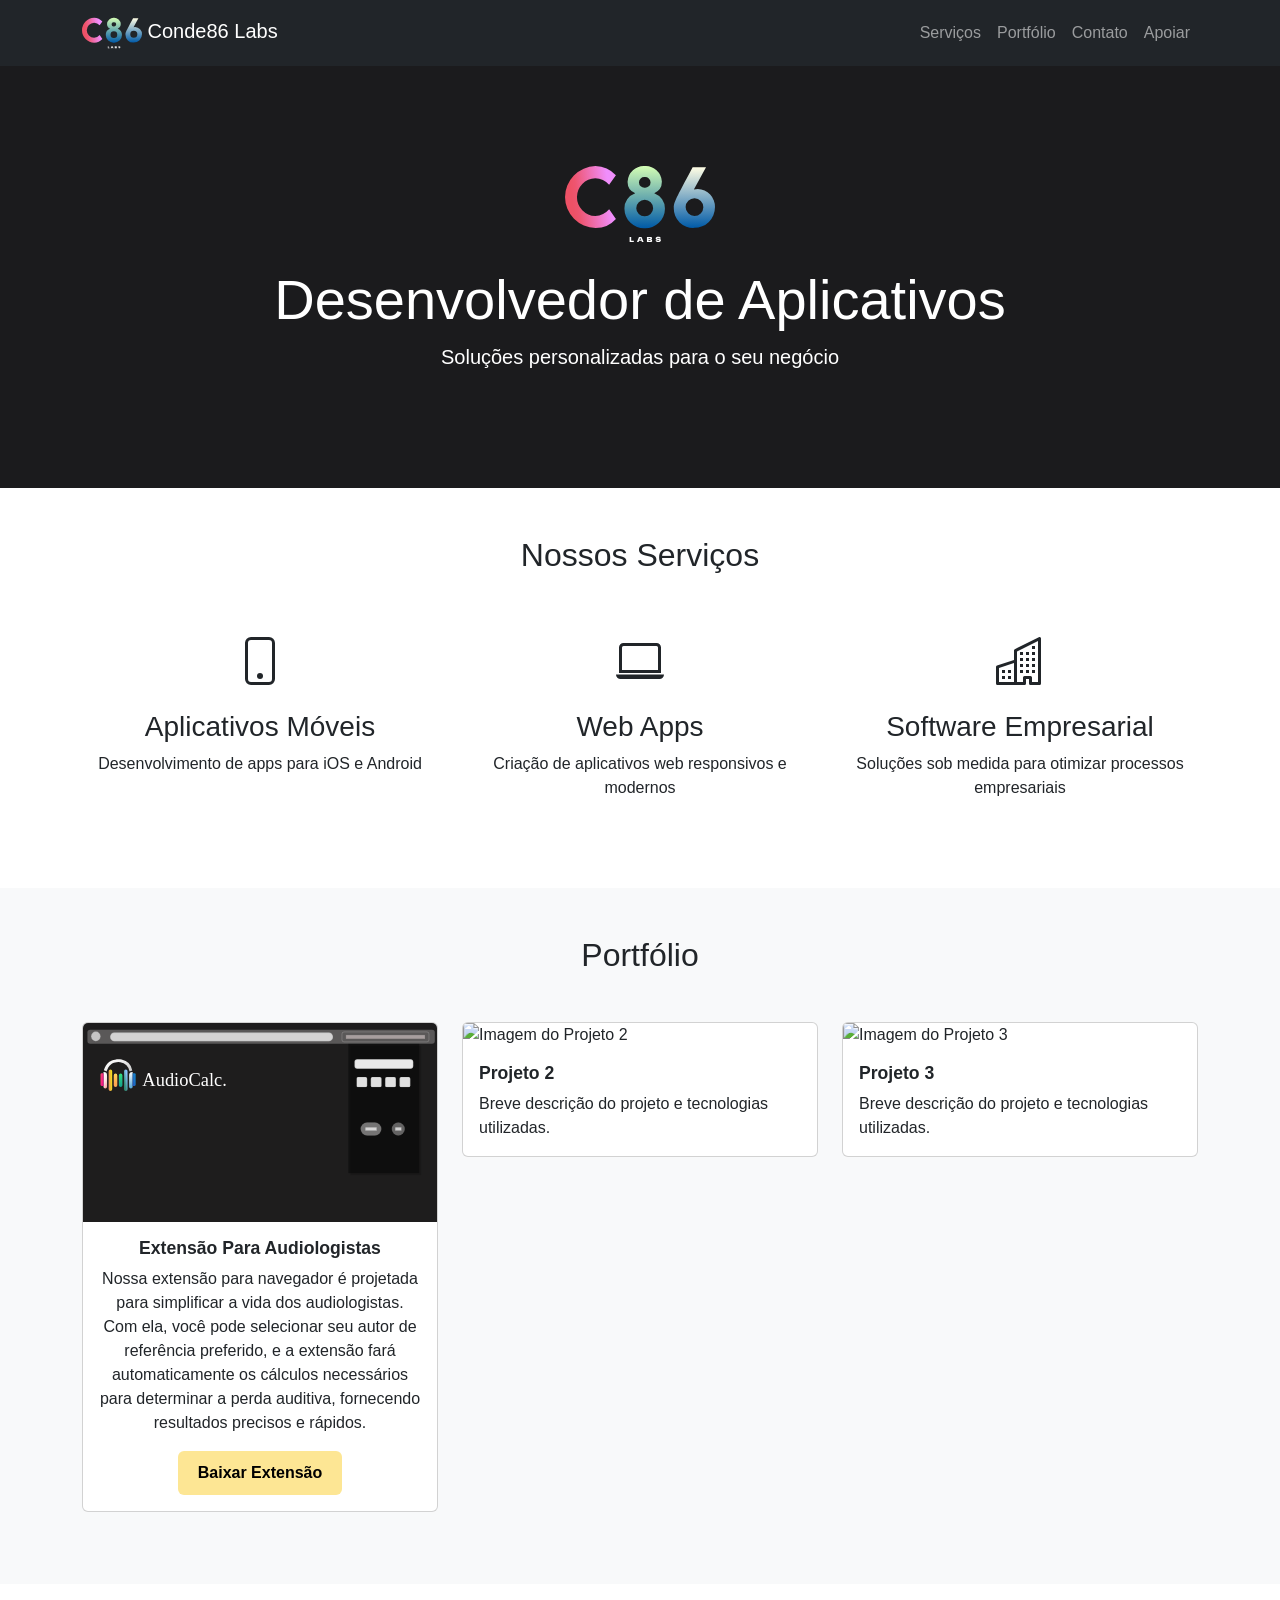
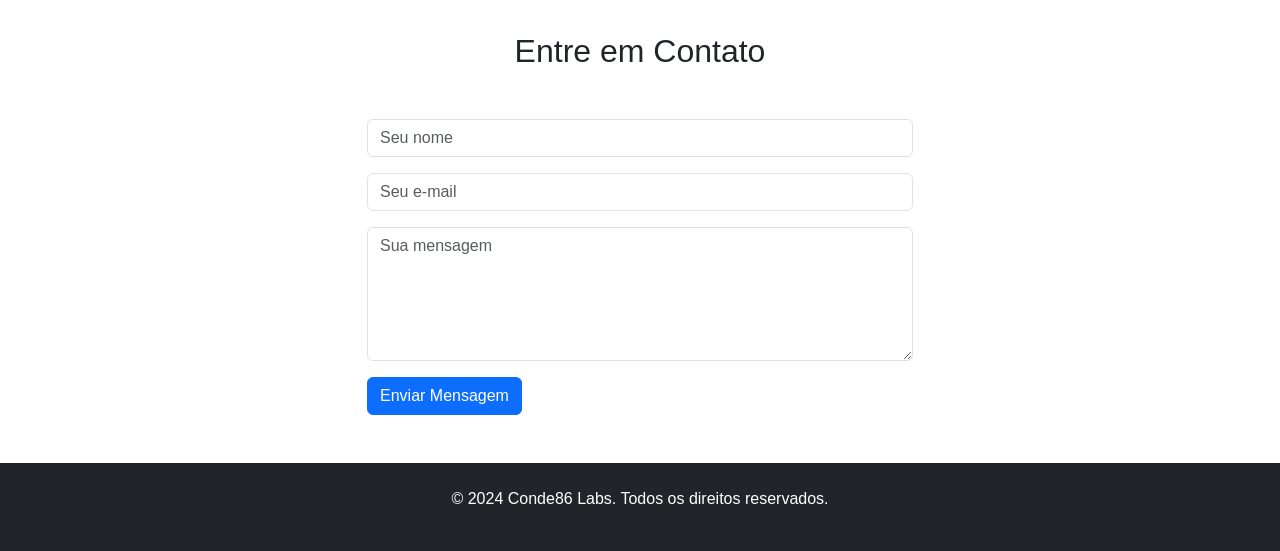
==== index.html @ f84d39a0 "Fix: Resolve cookie banner flashing and improve animation logic This commit implements a more robust" ====
<!DOCTYPE html>
<html lang="pt-BR">
<head>
	<!-- Google tag (gtag.js) -->
<script async src="https://www.googletagmanager.com/gtag/js?id=G-15P422RWVJ"></script>
<script>
  window.dataLayer = window.dataLayer || [];
  function gtag(){dataLayer.push(arguments);}
  gtag('js', new Date());

  gtag('config', 'G-15P422RWVJ');
</script>
	<base href="https://conde86projects.github.io/conde86labs.github.io/">
	<meta charset="UTF-8">
	<meta name="viewport" content="width=device-width, initial-scale=1.0">
	<title>Conde86 Labs</title>
	<link rel="icon" href="images/40x40.svg" type="image/svg+xml" sizes="40x40">
	<link href="https://fonts.googleapis.com/css2?family=Product+Sans:wght@400;700&display=swap" rel="stylesheet">
	<link href="https://cdn.jsdelivr.net/npm/bootstrap@5.3.0-alpha1/dist/css/bootstrap.min.css" rel="stylesheet">
	<style>
		body {
		  font-family: 'Google Sans', sans-serif;
		  font-feature-settings: 'normal';
		 }
		.hero {
		  background: #1B1B1D;
		  color: white;
		  padding: 100px 0;
		}
		.logo {
		  max-width: 150px;
		  height: auto;
		}
		.service-icon {
		  font-size: 3rem;
		  margin-bottom: 1rem;
		}

		.logo {
		    width: 150px;
		}

		.tarefa {
		    width: 60px;
		}
		.btn-custom {
    background-color: #FDE694;
    color: black;
    border: none;
    padding: 10px 20px;
    font-weight: bold;
    text-transform: capitalize;
}

.btn-custom:hover {
    background-color: #fde99f;
}

.card-title {
    font-size: 1.1rem;
    font-weight: 600;
    text-transform: capitalize;
}

.cookie-image {
    max-width: 90px;
    margin-bottom: 10px;
}

/* Estilos para a caixa de consentimento de cookies */
@import url('https://fonts.googleapis.com/css2?family=Poppins:wght@200;300;400;500;600;700&display=swap');
*{
  margin: 0;
  padding: 0;
  box-sizing: border-box;
  font-family: 'Poppins', sans-serif;
}
body{
  background: #FCBA7F;
}
.wrapper{
  position: fixed;
  bottom: 30px;
  left: 30px;
  max-width: 365px;
  background: #fff;
  padding: 25px 25px 30px 25px;
  border-radius: 15px;
  box-shadow: 1px 7px 14px -5px rgba(0,0,0,0.15);
  text-align: center;
  z-index: 999;
  opacity: 1;
  transform: scale(1);
  transition: opacity 0.3s ease, transform 0.3s ease;
}
.wrapper.hide{
  opacity: 0;
  pointer-events: none;
  transform: scale(0.8);
}
::selection{
  color: #fff;
  background: #FCBA7F;
}
.wrapper img{
  max-width: 90px;
}
.content header{
  font-size: 25px;
  font-weight: 600;
}
.content{
  margin-top: 10px;
}
.content p{
  color: #858585;
  margin: 5px 0 20px 0;
}
.content .buttons{
  display: flex;
  align-items: center;
  justify-content: center;
}
.buttons button{
  padding: 10px 20px;
  border: none;
  outline: none;
  color: #000000;
  font-size: 16px;
  font-weight: 500;
  border-radius: 5px;
  background: #FCBA7F;
  cursor: pointer;
  transition: all 0.3s ease;
}
.buttons button:hover{
  transform: scale(0.97);
}
.buttons .item{
  margin: 0 10px;
}
.buttons a{
  color: #000000;
}
	</style>
</head>
<body>
	<nav class="navbar navbar-expand-lg navbar-dark bg-dark">
		<div class="container">
			<a class="navbar-brand" href="#">
				<img src="images/40x40.svg" alt="Logo da empresa" class="tarefa" width="40" height="40"> Conde86 Labs </a>
			<button class="navbar-toggler" type="button" data-bs-toggle="collapse" data-bs-target="#navbarNav">
				<span class="navbar-toggler-icon"></span>
			</button>
			<div class="collapse navbar-collapse" id="navbarNav">
				<ul class="navbar-nav ms-auto">
					<li class="nav-item"><a class="nav-link" href="#servicos">Serviços</a></li>
					<li class="nav-item"><a class="nav-link" href="#portfolio">Portfólio</a></li>
					<li class="nav-item"><a class="nav-link" href="#contato">Contato</a></li>
					<li class="nav-item"><a class="nav-link" href="apoie.html">Apoiar</a></li>
				</ul>
			</div>
		</div>
	</nav>
	<header class="hero">
		<div class="container text-center">
			<img src="images/logo86.svg" alt="Logo da empresa" class="logo mb-4">
			<h1 class="display-4">Desenvolvedor de Aplicativos </h1>
			<p class="lead">Soluções personalizadas para o seu negócio</p>
		</div>
	</header>
	<section id="servicos" class="py-5 bg-white">
		<div class="container">
			<h2 class="text-center mb-5">Nossos Serviços</h2>
			<div class="row">
				<div class="col-md-4 text-center mb-4">
					<div class="service-icon">
						<svg xmlns="http://www.w3.org/2000/svg" width="48" height="48" fill="currentColor" class="bi bi-phone" viewBox="0 0 16 16">
							<path d="M11 1a1 1 0 0 1 1 1v12a1 1 0 0 1-1 1H5a1 1 0 0 1-1-1V2a1 1 0 0 1 1-1h6zM5 0a2 2 0 0 0-2 2v12a2 2 0 0 0 2 2h6a2 2 0 0 0 2-2V2a2 2 0 0 0-2-2H5z" />
							<path d="M8 14a1 1 0 1 0 0-2 1 1 0 0 0 0 2z" />
						</svg>
					</div>
					<h3>Aplicativos Móveis</h3>
					<p>Desenvolvimento de apps para iOS e Android</p>
				</div>
				<div class="col-md-4 text-center mb-4">
					<div class="service-icon">
						<svg xmlns="http://www.w3.org/2000/svg" width="48" height="48" fill="currentColor" class="bi bi-laptop" viewBox="0 0 16 16">
							<path d="M13.5 3a.5.5 0 0 1 .5.5V11H2V3.5a.5.5 0 0 1 .5-.5h11zm-11-1A1.5 1.5 0 0 0 1 3.5V12h14V3.5A1.5 1.5 0 0 0 13.5 2h-11zM0 12.5h16a1.5 1.5 0 0 1-1.5 1.5h-13A1.5 1.5 0 0 1 0 12.5z" />
						</svg>
					</div>
					<h3>Web Apps</h3>
					<p>Criação de aplicativos web responsivos e modernos</p>
				</div>
				<div class="col-md-4 text-center mb-4">
					<div class="service-icon">
						<svg xmlns="http://www.w3.org/2000/svg" width="48" height="48" fill="currentColor" class="bi bi-building" viewBox="0 0 16 16">
							<path fill-rule="evenodd" d="M14.763.075A.5.5 0 0 1 15 .5v15a.5.5 0 0 1-.5.5h-3a.5.5 0 0 1-.5-.5V14h-1v1.5a.5.5 0 0 1-.5.5h-9a.5.5 0 0 1-.5-.5V10a.5.5 0 0 1 .342-.474L6 7.64V4.5a.5.5 0 0 1 .276-.447l8-4a.5.5 0 0 1 .487.022zM6 8.694 1 10.36V15h5V8.694zM7 15h2v-1.5a.5.5 0 0 1 .5-.5h2a.5.5 0 0 1 .5.5V15h2V1.309l-7 3.5V15z" />
							<path d="M2 11h1v1H2v-1zm2 0h1v1H4v-1zm-2 2h1v1H2v-1zm2 0h1v1H4v-1zm4-4h1v1H8V9zm2 0h1v1h-1V9zm-2 2h1v1H8v-1zm2 0h1v1h-1v-1zm2-2h1v1h-1V9zm0 2h1v1h-1v-1zM8 7h1v1H8V7zm2 0h1v1h-1V7zm2 0h1v1h-1V7zM8 5h1v1H8V5zm2 0h1v1h-1V5zm2 0h1v1h-1V5zm0-2h1v1h-1V3z" />
						</svg>
					</div>
					<h3>Software Empresarial</h3>
					<p>Soluções sob medida para otimizar processos empresariais</p>
				</div>
			</div>
		</div>
	</section>
	<section id="portfolio" class="bg-light py-5">
		<div class="container">
			<h2 class="text-center mb-5">Portfólio</h2>
			<div class="row">
				<div class="col-md-4 mb-4">
					<div class="card">
						<img src="images/extensaocal.svg" class="card-img-top" alt="Imagem do Projeto 1">
						<div class="card-body text-center">
							<h5 class="card-title">Extensão para Audiologistas</h5>
							<p class="card-text"> Nossa extensão para navegador é projetada para simplificar a vida dos audiologistas. Com ela, você pode selecionar seu autor de referência preferido, e a extensão fará automaticamente os cálculos necessários para determinar a perda auditiva, fornecendo resultados precisos e rápidos. </p>
							<a href="https://chromewebstore.google.com/detail/audiocalc/aeclhbocgjccdomopakhgdgcbfommdch?authuser=0&hl=pt-BR" class="btn btn-custom" download> Baixar Extensão </a>
						</div>
					</div>
				</div>
				<div class="col-md-4 mb-4">
					<div class="card">
						<img src="https://via.placeholder.com/350x200.png?text=Projeto+2" class="card-img-top" alt="Imagem do Projeto 2">
						<div class="card-body">
							<h5 class="card-title">Projeto 2</h5>
							<p class="card-text">Breve descrição do projeto e tecnologias utilizadas.</p>
						</div>
					</div>
				</div>
				<div class="col-md-4 mb-4">
					<div class="card">
						<img src="https://via.placeholder.com/350x200.png?text=Projeto+3" class="card-img-top" alt="Imagem do Projeto 3">
						<div class="card-body">
							<h5 class="card-title">Projeto 3</h5>
							<p class="card-text">Breve descrição do projeto e tecnologias utilizadas.</p>
						</div>
					</div>
				</div>
			</div>
		</div>
	</section>
	<section id="contato" class="py-5 bg-white">
		<div class="container">
			<h2 class="text-center mb-5">Entre em Contato</h2>
			<div class="row justify-content-center">
				<div class="col-md-6">
					<form id="contactForm">
						<div class="mb-3">
							<input type="text" class="form-control" id="name" placeholder="Seu nome" required>
						</div>
						<div class="mb-3">
							<input type="email" class="form-control" id="email" placeholder="Seu e-mail" required>
						</div>
						<div class="mb-3">
							<textarea class="form-control" id="message" rows="5" placeholder="Sua mensagem" required></textarea>
						</div>
						<button type="submit" class="btn btn-primary">Enviar Mensagem</button>
					</form>
					<div id="successMessage" class="alert alert-success mt-3" style="display: none;"> Mensagem enviada com sucesso! </div>
				</div>
			</div>
		</div>
	</section>
	<footer class="bg-dark text-white py-4">
		<div class="container text-center">
			<p>&copy; 2024 Conde86 Labs. Todos os direitos reservados.</p>
		</div>
	</footer>
	<div class="wrapper" style="display: none;">
		<div class="content">
			<img src="images/cookie.svg" alt="Cookie Image" class="cookie-image">
			<header>Consentimento de Cookies</header>
			<p>Este site utiliza cookies para garantir que você tenha a melhor experiência em nosso site.</p>
			<div class="buttons">
				<button type="button" class="item">Eu entendi</button>
				<a href="politica-de-privacidade.html" class="item">Saiba mais</a>
			</div>
		</div>
	</div>
	<script src="https://cdn.jsdelivr.net/npm/bootstrap@5.3.0-alpha1/dist/js/bootstrap.bundle.min.js"></script>
	<script src="https://cdn.jsdelivr.net/npm/@emailjs/browser@3/dist/email.min.js"></script>
	<script>
		(function() {
		  emailjs.init("c_WO9UYO4DcQ0eqOm"); // Substitua YOUR_USER_ID pelo seu ID de usuário do EmailJS
		})();

		document.getElementById('contactForm').addEventListener('submit', function(event) {
		  event.preventDefault();

		  const templateParams = {
		    from_name: document.getElementById('name').value,
		    from_email: document.getElementById('email').value,
		    message: document.getElementById('message').value,
		    to_email: 'conde86labs@gmail.com'
		  };

		  emailjs.send('service_i7q3zej', 'template_41ga1uj', templateParams)
		    .then(function(response) {
		      console.log('SUCCESS!', response.status, response.text);
		      document.getElementById('successMessage').style.display = 'block';
		      document.getElementById('contactForm').reset();
		    }, function(error) {
		      console.log('FAILED...', error);
		      alert('Ocorreu um erro ao enviar a mensagem. Por favor, tente novamente mais tarde.');
		    });
		});

		// Adicione este código para corrigir o problema de rolagem suave
		document.querySelectorAll('a[href^="#"]').forEach(anchor => {
		  anchor.addEventListener('click', function (e) {
		    if (this.getAttribute('href') === '#') {
		      e.preventDefault();
		      return;
		    }
		    e.preventDefault();

		    document.querySelector(this.getAttribute('href')).scrollIntoView({
		      behavior: 'smooth'
		    });
		  });
		});

		// Código para consentimento de cookies
		const cookieBox = document.querySelector(".wrapper");
		const acceptBtn = cookieBox.querySelector("button"); // Assumes the first button is the accept button
		const hiddenClass = "hide"; // Define the class used for the fade-out state

		acceptBtn.onclick = () => {
		    // Set cookie for 30 days
		    document.cookie = "CookieBy=Conde86Labs; max-age=" + (60*60*24*30) + "; SameSite=Lax; Path=/";

		    if (document.cookie.indexOf("CookieBy=Conde86Labs") !== -1) { // Check if cookie was successfully set
		        cookieBox.classList.add(hiddenClass); // Add class to trigger fade-out animation

		        // After animation, set display: none to remove from layout
		        setTimeout(() => {
		            // Check if it's still supposed to be hidden before changing display property
		            if (cookieBox.classList.contains(hiddenClass)) {
		                cookieBox.style.display = 'none';
		            }
		        }, 300); // This duration should match the CSS transition time (0.3s)
		    } else {
		        // Alert if cookie could not be set (e.g., browser settings block cookies)
		        alert("Cookie não pode ser definido! Por favor, desbloqueie este site das configurações de cookie do seu navegador.");
		    }
		};

		// Check cookie status on page load
		const isCookieSet = document.cookie.indexOf("CookieBy=Conde86Labs") !== -1;

		if (isCookieSet) {
		    // Cookie is set, ensure banner remains hidden and has the hiddenClass.
		    // The HTML already has style="display: none;"
		    // cookieBox.style.display = 'none'; // This is redundant due to inline style but harmless.
		    cookieBox.classList.add(hiddenClass); // Ensure it has the class for logical consistency.
		} else {
		    // Cookie is NOT set, so show the banner.
		    // The HTML has style="display: none;", so change it to make the box visible.
		    cookieBox.style.display = 'block'; // Or 'flex' or other appropriate display type. 'block' is fine here.
		                                       // For the transition to work correctly when changing from display:none,
		                                       // we need to ensure the 'hide' class (which sets opacity:0) is removed *after* display:block is applied and rendered.

		    // Force a reflow. This is a common trick to ensure the browser applies the 'display: block'
		    // before attempting to transition opacity.
		    void cookieBox.offsetWidth;

		    // Remove 'hide' class to trigger transition to visible state (opacity: 1, transform: scale(1))
		    cookieBox.classList.remove(hiddenClass);
		}
	</script>
</body>
</html>
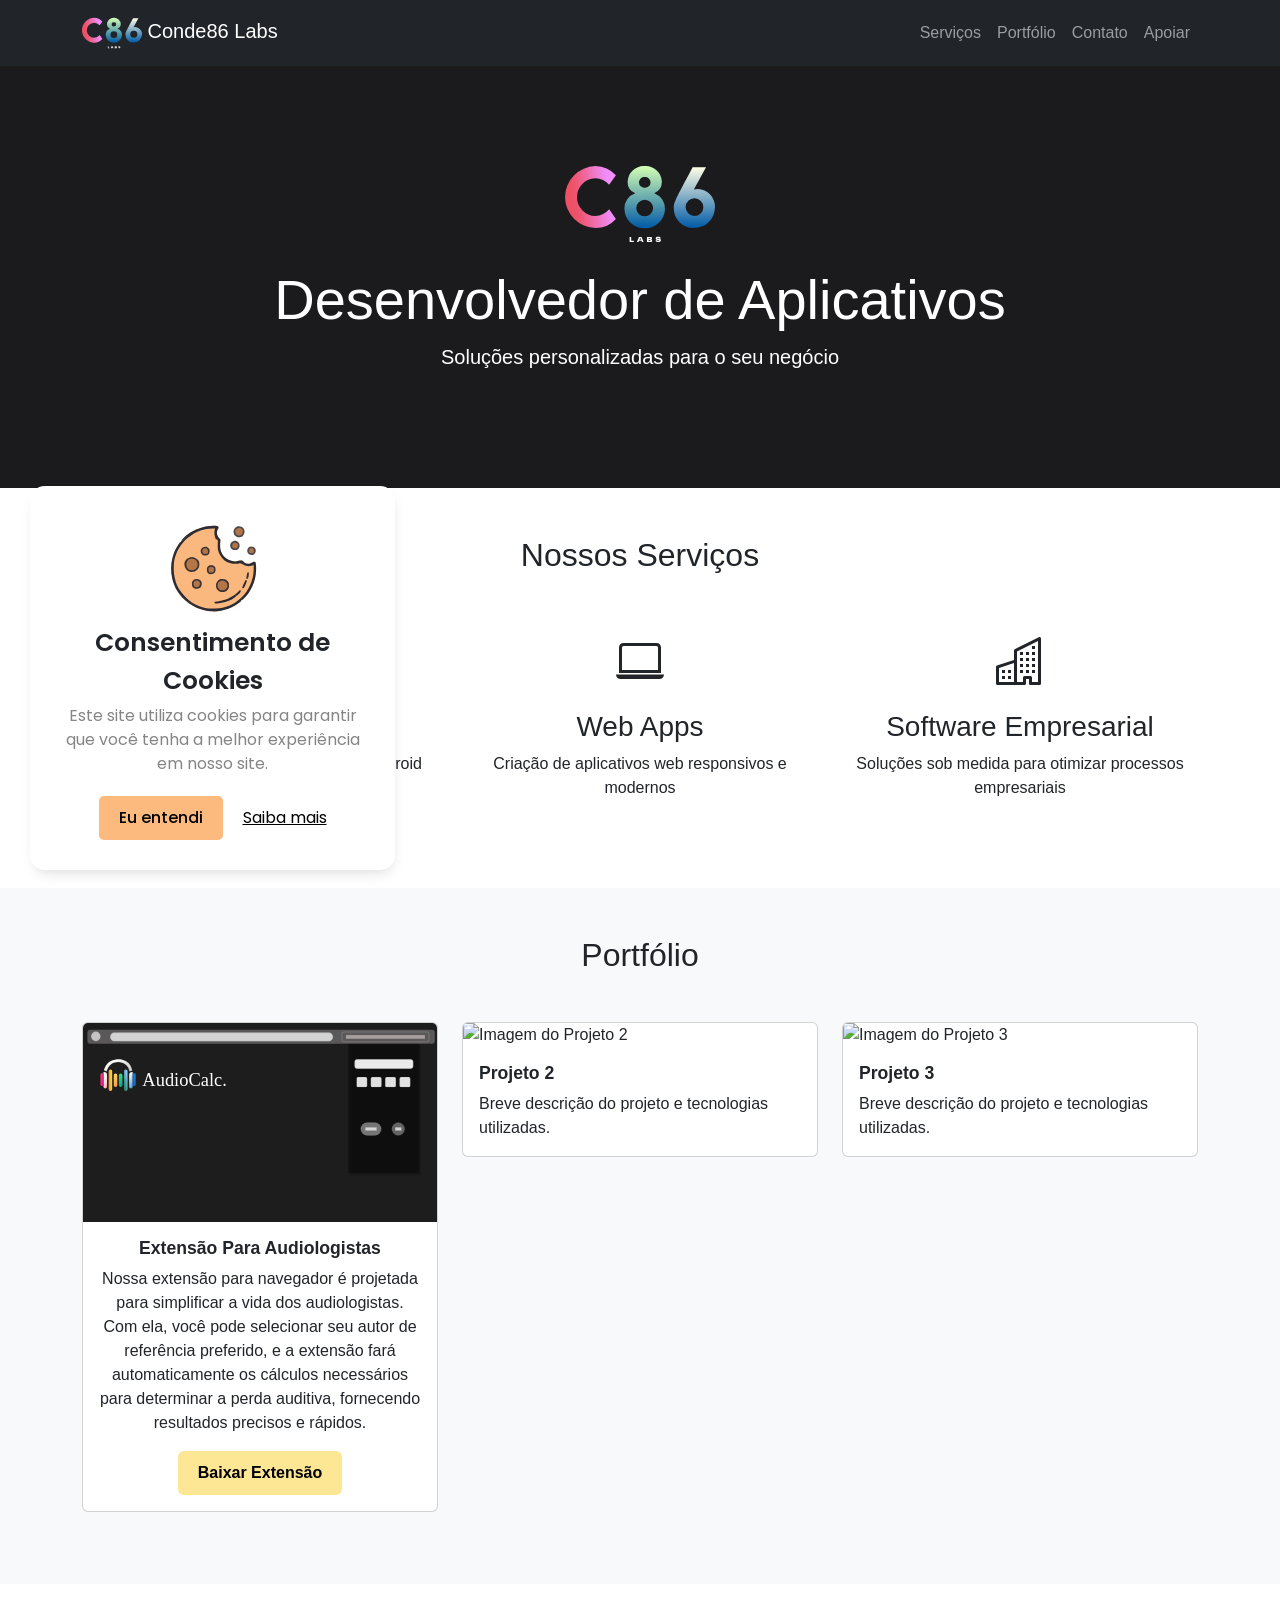
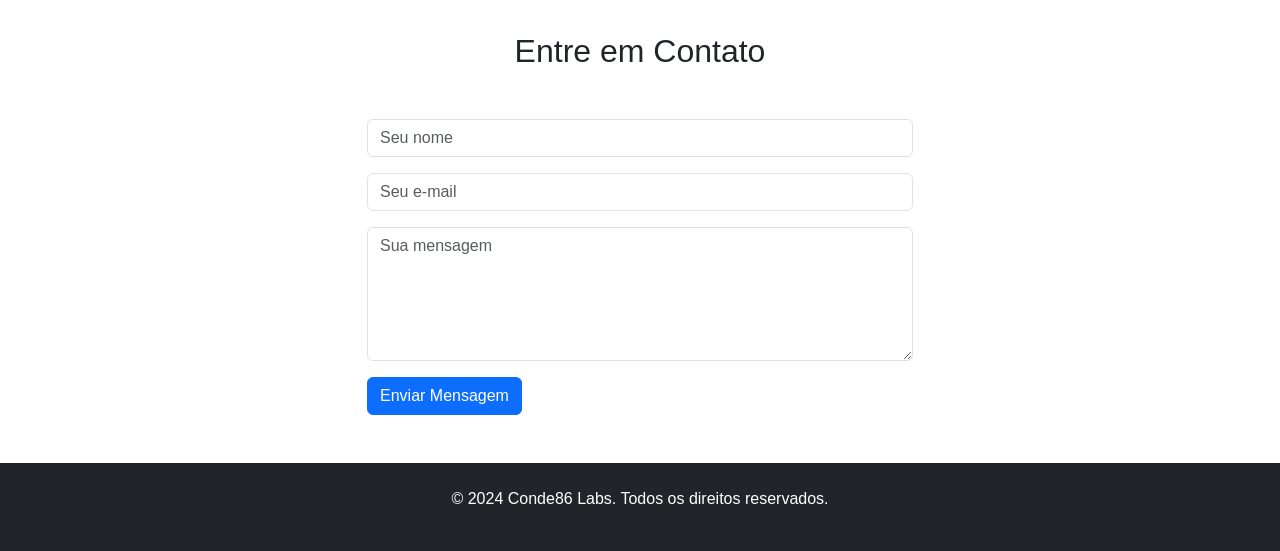
==== commit 6e41b6f4: "Refactor: Centralize CSS/JS and improve HTML structure" ====
--- a/index.html
+++ b/index.html
@@ -2,147 +2,22 @@
 <html lang="pt-BR">
 <head>
 	<!-- Google tag (gtag.js) -->
-<script async src="https://www.googletagmanager.com/gtag/js?id=G-15P422RWVJ"></script>
-<script>
-  window.dataLayer = window.dataLayer || [];
-  function gtag(){dataLayer.push(arguments);}
-  gtag('js', new Date());
+	<script async src="https://www.googletagmanager.com/gtag/js?id=G-15P422RWVJ"></script>
+	<script>
+	  window.dataLayer = window.dataLayer || [];
+	  function gtag(){dataLayer.push(arguments);}
+	  gtag('js', new Date());
 
-  gtag('config', 'G-15P422RWVJ');
-</script>
+	  gtag('config', 'G-15P422RWVJ');
+	</script>
 	<base href="https://conde86projects.github.io/conde86labs.github.io/">
 	<meta charset="UTF-8">
 	<meta name="viewport" content="width=device-width, initial-scale=1.0">
+	<meta name="description" content="Conde86 Labs - Soluções em desenvolvimento de aplicativos móveis, web apps e software empresarial.">
 	<title>Conde86 Labs</title>
 	<link rel="icon" href="images/40x40.svg" type="image/svg+xml" sizes="40x40">
-	<link href="https://fonts.googleapis.com/css2?family=Product+Sans:wght@400;700&display=swap" rel="stylesheet">
 	<link href="https://cdn.jsdelivr.net/npm/bootstrap@5.3.0-alpha1/dist/css/bootstrap.min.css" rel="stylesheet">
-	<style>
-		body {
-		  font-family: 'Google Sans', sans-serif;
-		  font-feature-settings: 'normal';
-		 }
-		.hero {
-		  background: #1B1B1D;
-		  color: white;
-		  padding: 100px 0;
-		}
-		.logo {
-		  max-width: 150px;
-		  height: auto;
-		}
-		.service-icon {
-		  font-size: 3rem;
-		  margin-bottom: 1rem;
-		}
-
-		.logo {
-		    width: 150px;
-		}
-
-		.tarefa {
-		    width: 60px;
-		}
-		.btn-custom {
-    background-color: #FDE694;
-    color: black;
-    border: none;
-    padding: 10px 20px;
-    font-weight: bold;
-    text-transform: capitalize;
-}
-
-.btn-custom:hover {
-    background-color: #fde99f;
-}
-
-.card-title {
-    font-size: 1.1rem;
-    font-weight: 600;
-    text-transform: capitalize;
-}
-
-.cookie-image {
-    max-width: 90px;
-    margin-bottom: 10px;
-}
-
-/* Estilos para a caixa de consentimento de cookies */
-@import url('https://fonts.googleapis.com/css2?family=Poppins:wght@200;300;400;500;600;700&display=swap');
-*{
-  margin: 0;
-  padding: 0;
-  box-sizing: border-box;
-  font-family: 'Poppins', sans-serif;
-}
-body{
-  background: #FCBA7F;
-}
-.wrapper{
-  position: fixed;
-  bottom: 30px;
-  left: 30px;
-  max-width: 365px;
-  background: #fff;
-  padding: 25px 25px 30px 25px;
-  border-radius: 15px;
-  box-shadow: 1px 7px 14px -5px rgba(0,0,0,0.15);
-  text-align: center;
-  z-index: 999;
-  opacity: 1;
-  transform: scale(1);
-  transition: opacity 0.3s ease, transform 0.3s ease;
-}
-.wrapper.hide{
-  opacity: 0;
-  pointer-events: none;
-  transform: scale(0.8);
-}
-::selection{
-  color: #fff;
-  background: #FCBA7F;
-}
-.wrapper img{
-  max-width: 90px;
-}
-.content header{
-  font-size: 25px;
-  font-weight: 600;
-}
-.content{
-  margin-top: 10px;
-}
-.content p{
-  color: #858585;
-  margin: 5px 0 20px 0;
-}
-.content .buttons{
-  display: flex;
-  align-items: center;
-  justify-content: center;
-}
-.buttons button{
-  padding: 10px 20px;
-  border: none;
-  outline: none;
-  color: #000000;
-  font-size: 16px;
-  font-weight: 500;
-  border-radius: 5px;
-  background: #FCBA7F;
-  cursor: pointer;
-  transition: all 0.3s ease;
-}
-.buttons button:hover{
-  transform: scale(0.97);
-}
-.buttons .item{
-  margin: 0 10px;
-}
-.buttons a{
-  color: #000000;
-}
-	</style>
+	<link rel="stylesheet" href="css/style.css">
 </head>
 <body>
 	<nav class="navbar navbar-expand-lg navbar-dark bg-dark">
@@ -267,107 +142,19 @@
 			<p>&copy; 2024 Conde86 Labs. Todos os direitos reservados.</p>
 		</div>
 	</footer>
-	<div class="wrapper" style="display: none;">
+	<div class="wrapper">
 		<div class="content">
 			<img src="images/cookie.svg" alt="Cookie Image" class="cookie-image">
 			<header>Consentimento de Cookies</header>
 			<p>Este site utiliza cookies para garantir que você tenha a melhor experiência em nosso site.</p>
 			<div class="buttons">
-				<button type="button" class="item">Eu entendi</button>
+				<button class="item">Eu entendi</button>
 				<a href="politica-de-privacidade.html" class="item">Saiba mais</a>
 			</div>
 		</div>
 	</div>
 	<script src="https://cdn.jsdelivr.net/npm/bootstrap@5.3.0-alpha1/dist/js/bootstrap.bundle.min.js"></script>
 	<script src="https://cdn.jsdelivr.net/npm/@emailjs/browser@3/dist/email.min.js"></script>
-	<script>
-		(function() {
-		  emailjs.init("c_WO9UYO4DcQ0eqOm"); // Substitua YOUR_USER_ID pelo seu ID de usuário do EmailJS
-		})();
-
-		document.getElementById('contactForm').addEventListener('submit', function(event) {
-		  event.preventDefault();
-
-		  const templateParams = {
-		    from_name: document.getElementById('name').value,
-		    from_email: document.getElementById('email').value,
-		    message: document.getElementById('message').value,
-		    to_email: 'conde86labs@gmail.com'
-		  };
-
-		  emailjs.send('service_i7q3zej', 'template_41ga1uj', templateParams)
-		    .then(function(response) {
-		      console.log('SUCCESS!', response.status, response.text);
-		      document.getElementById('successMessage').style.display = 'block';
-		      document.getElementById('contactForm').reset();
-		    }, function(error) {
-		      console.log('FAILED...', error);
-		      alert('Ocorreu um erro ao enviar a mensagem. Por favor, tente novamente mais tarde.');
-		    });
-		});
-
-		// Adicione este código para corrigir o problema de rolagem suave
-		document.querySelectorAll('a[href^="#"]').forEach(anchor => {
-		  anchor.addEventListener('click', function (e) {
-		    if (this.getAttribute('href') === '#') {
-		      e.preventDefault();
-		      return;
-		    }
-		    e.preventDefault();
-
-		    document.querySelector(this.getAttribute('href')).scrollIntoView({
-		      behavior: 'smooth'
-		    });
-		  });
-		});
-
-		// Código para consentimento de cookies
-		const cookieBox = document.querySelector(".wrapper");
-		const acceptBtn = cookieBox.querySelector("button"); // Assumes the first button is the accept button
-		const hiddenClass = "hide"; // Define the class used for the fade-out state
-
-		acceptBtn.onclick = () => {
-		    // Set cookie for 30 days
-		    document.cookie = "CookieBy=Conde86Labs; max-age=" + (60*60*24*30) + "; SameSite=Lax; Path=/";
-
-		    if (document.cookie.indexOf("CookieBy=Conde86Labs") !== -1) { // Check if cookie was successfully set
-		        cookieBox.classList.add(hiddenClass); // Add class to trigger fade-out animation
-
-		        // After animation, set display: none to remove from layout
-		        setTimeout(() => {
-		            // Check if it's still supposed to be hidden before changing display property
-		            if (cookieBox.classList.contains(hiddenClass)) {
-		                cookieBox.style.display = 'none';
-		            }
-		        }, 300); // This duration should match the CSS transition time (0.3s)
-		    } else {
-		        // Alert if cookie could not be set (e.g., browser settings block cookies)
-		        alert("Cookie não pode ser definido! Por favor, desbloqueie este site das configurações de cookie do seu navegador.");
-		    }
-		};
-
-		// Check cookie status on page load
-		const isCookieSet = document.cookie.indexOf("CookieBy=Conde86Labs") !== -1;
-
-		if (isCookieSet) {
-		    // Cookie is set, ensure banner remains hidden and has the hiddenClass.
-		    // The HTML already has style="display: none;"
-		    // cookieBox.style.display = 'none'; // This is redundant due to inline style but harmless.
-		    cookieBox.classList.add(hiddenClass); // Ensure it has the class for logical consistency.
-		} else {
-		    // Cookie is NOT set, so show the banner.
-		    // The HTML has style="display: none;", so change it to make the box visible.
-		    cookieBox.style.display = 'block'; // Or 'flex' or other appropriate display type. 'block' is fine here.
-		                                       // For the transition to work correctly when changing from display:none,
-		                                       // we need to ensure the 'hide' class (which sets opacity:0) is removed *after* display:block is applied and rendered.
-
-		    // Force a reflow. This is a common trick to ensure the browser applies the 'display: block'
-		    // before attempting to transition opacity.
-		    void cookieBox.offsetWidth;
-
-		    // Remove 'hide' class to trigger transition to visible state (opacity: 1, transform: scale(1))
-		    cookieBox.classList.remove(hiddenClass);
-		}
-	</script>
+	<script src="js/script.js" defer></script>
 </body>
 </html>
--- a/css/style.css
+++ b/css/style.css
@@ -0,0 +1,191 @@
+/* Google Fonts Import */
+@import url('https://fonts.googleapis.com/css2?family=Product+Sans:wght@400;700&display=swap');
+@import url('https://fonts.googleapis.com/css2?family=Poppins:wght@200;300;400;500;600;700&display=swap');
+
+/* Variables */
+:root {
+  --primary-bg: #1B1B1D; /* Standardized Dark Background */
+  --accent-color: #FDE694; /* Yellow Accent */
+  --accent-hover: #fde99f;
+  --text-white: #ffffff;
+  --text-dark: #000000;
+  --cookie-bg: #FCBA7F;
+  --font-main: 'Product Sans', 'Google Sans', sans-serif;
+  --font-secondary: 'Poppins', sans-serif;
+}
+
+/* Global Reset & Base Styles */
+* {
+  margin: 0;
+  padding: 0;
+  box-sizing: border-box;
+}
+
+body {
+  font-family: var(--font-main);
+  font-feature-settings: 'normal';
+}
+
+/* Typography Overrides for specific sections if needed */
+h1, h2, h3, h4, h5, h6 {
+  font-family: var(--font-main);
+}
+
+/* --- Hero Section --- */
+.hero {
+  background: var(--primary-bg);
+  color: var(--text-white);
+  padding: 100px 0;
+}
+
+.logo {
+  max-width: 150px;
+  height: auto;
+  width: 150px; /* Consolidating width rules */
+}
+
+/* --- Navbar --- */
+.tarefa {
+  width: 60px;
+}
+
+/* --- Services Section --- */
+.service-icon {
+  font-size: 3rem;
+  margin-bottom: 1rem;
+}
+
+/* --- Buttons --- */
+.btn-custom {
+  background-color: var(--accent-color);
+  color: var(--text-dark);
+  border: none;
+  padding: 10px 20px;
+  font-weight: bold;
+  text-transform: capitalize;
+  transition: background-color 0.3s ease;
+}
+
+.btn-custom:hover {
+  background-color: var(--accent-hover);
+}
+
+/* Apoie Page Button Specifics (Consolidated) */
+.btn-pix {
+  background-color: var(--accent-color);
+  color: #010440;
+  font-weight: bold;
+  padding: 12px 24px;
+  border-radius: 8px;
+  border: none;
+  font-size: 18px;
+  margin-top: 20px;
+  text-decoration: none;
+  display: inline-block;
+}
+
+.btn-pix:hover {
+  background-color: var(--accent-hover);
+  color: #010440;
+}
+
+/* --- Cards --- */
+.card-title {
+  font-size: 1.1rem;
+  font-weight: 600;
+  text-transform: capitalize;
+}
+
+/* --- Cookie Consent --- */
+.wrapper {
+  position: fixed;
+  bottom: 30px;
+  left: 30px;
+  max-width: 365px;
+  background: #fff;
+  padding: 25px 25px 30px 25px;
+  border-radius: 15px;
+  box-shadow: 1px 7px 14px -5px rgba(0,0,0,0.15);
+  text-align: center;
+  z-index: 999;
+  font-family: var(--font-secondary);
+}
+
+.wrapper.hide {
+  opacity: 0;
+  pointer-events: none;
+  transform: scale(0.8);
+  transition: all 0.3s ease;
+}
+
+.wrapper img {
+  max-width: 90px;
+  margin-bottom: 10px;
+}
+
+.content header {
+  font-size: 25px;
+  font-weight: 600;
+  font-family: var(--font-secondary);
+}
+
+.content {
+  margin-top: 10px;
+}
+
+.content p {
+  color: #858585;
+  margin: 5px 0 20px 0;
+  font-family: var(--font-secondary);
+}
+
+.content .buttons {
+  display: flex;
+  align-items: center;
+  justify-content: center;
+}
+
+.buttons button {
+  padding: 10px 20px;
+  border: none;
+  outline: none;
+  color: var(--text-dark);
+  font-size: 16px;
+  font-weight: 500;
+  border-radius: 5px;
+  background: var(--cookie-bg);
+  cursor: pointer;
+  transition: all 0.3s ease;
+  font-family: var(--font-secondary);
+}
+
+.buttons button:hover {
+  transform: scale(0.97);
+}
+
+.buttons .item {
+  margin: 0 10px;
+}
+
+.buttons a {
+  color: var(--text-dark);
+  font-family: var(--font-secondary);
+}
+
+::selection {
+  color: #fff;
+  background: var(--cookie-bg);
+}
+
+/* --- Apoie Page Specifics --- */
+body.apoie-page {
+  background-color: var(--primary-bg);
+  color: var(--text-white);
+  text-align: center;
+  padding-top: 50px;
+}
+
+.apoie-page img.qr-code {
+  max-width: 250px;
+  margin: 20px 0;
+}
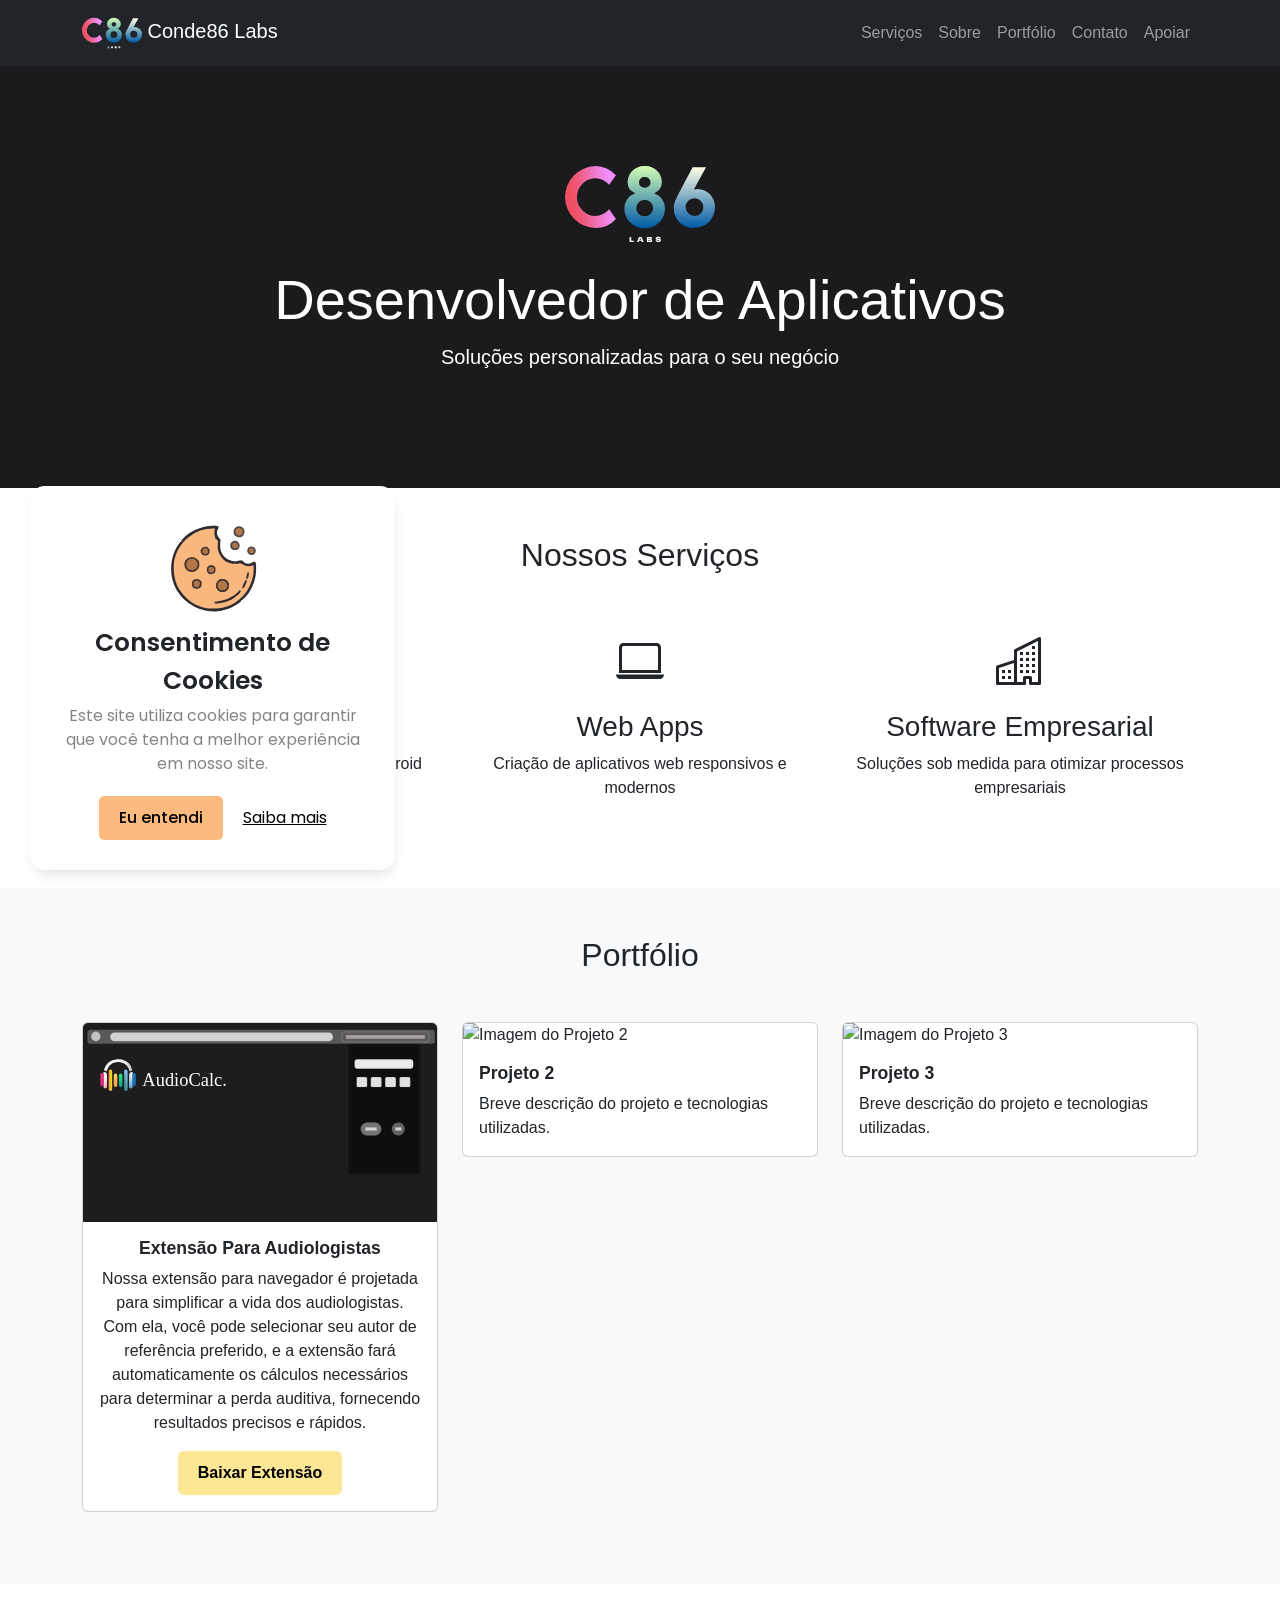
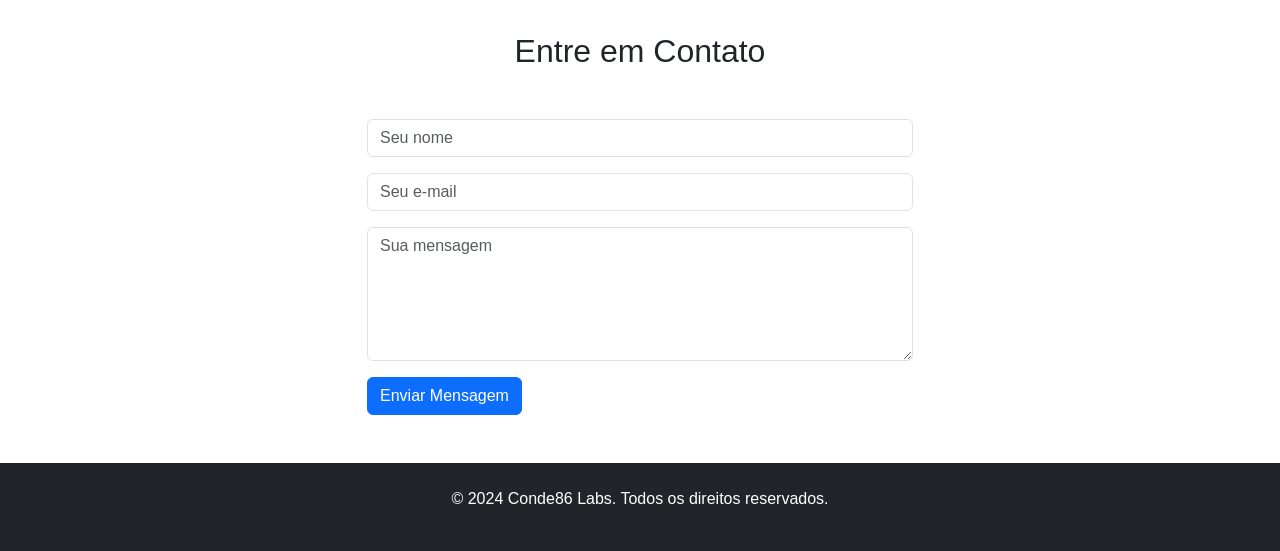
==== commit 4a95cfcd: "Feat: Add About page, update nav and styles" ====
--- a/index.html
+++ b/index.html
@@ -1,35 +1,40 @@
 <!DOCTYPE html>
 <html lang="pt-BR">
+
 <head>
 	<!-- Google tag (gtag.js) -->
 	<script async src="https://www.googletagmanager.com/gtag/js?id=G-15P422RWVJ"></script>
 	<script>
-	  window.dataLayer = window.dataLayer || [];
-	  function gtag(){dataLayer.push(arguments);}
-	  gtag('js', new Date());
+		window.dataLayer = window.dataLayer || [];
+		function gtag() { dataLayer.push(arguments); }
+		gtag('js', new Date());
 
-	  gtag('config', 'G-15P422RWVJ');
+		gtag('config', 'G-15P422RWVJ');
 	</script>
 	<base href="https://conde86projects.github.io/conde86labs.github.io/">
 	<meta charset="UTF-8">
 	<meta name="viewport" content="width=device-width, initial-scale=1.0">
-	<meta name="description" content="Conde86 Labs - Soluções em desenvolvimento de aplicativos móveis, web apps e software empresarial.">
+	<meta name="description"
+		content="Conde86 Labs - Soluções em desenvolvimento de aplicativos móveis, web apps e software empresarial.">
 	<title>Conde86 Labs</title>
 	<link rel="icon" href="images/40x40.svg" type="image/svg+xml" sizes="40x40">
 	<link href="https://cdn.jsdelivr.net/npm/bootstrap@5.3.0-alpha1/dist/css/bootstrap.min.css" rel="stylesheet">
 	<link rel="stylesheet" href="css/style.css">
 </head>
+
 <body>
 	<nav class="navbar navbar-expand-lg navbar-dark bg-dark">
 		<div class="container">
 			<a class="navbar-brand" href="#">
-				<img src="images/40x40.svg" alt="Logo da empresa" class="tarefa" width="40" height="40"> Conde86 Labs </a>
+				<img src="images/40x40.svg" alt="Logo da empresa" class="tarefa" width="40" height="40"> Conde86 Labs
+			</a>
 			<button class="navbar-toggler" type="button" data-bs-toggle="collapse" data-bs-target="#navbarNav">
 				<span class="navbar-toggler-icon"></span>
 			</button>
 			<div class="collapse navbar-collapse" id="navbarNav">
 				<ul class="navbar-nav ms-auto">
 					<li class="nav-item"><a class="nav-link" href="#servicos">Serviços</a></li>
+					<li class="nav-item"><a class="nav-link" href="sobre.html">Sobre</a></li>
 					<li class="nav-item"><a class="nav-link" href="#portfolio">Portfólio</a></li>
 					<li class="nav-item"><a class="nav-link" href="#contato">Contato</a></li>
 					<li class="nav-item"><a class="nav-link" href="apoie.html">Apoiar</a></li>
@@ -50,8 +55,10 @@
 			<div class="row">
 				<div class="col-md-4 text-center mb-4">
 					<div class="service-icon">
-						<svg xmlns="http://www.w3.org/2000/svg" width="48" height="48" fill="currentColor" class="bi bi-phone" viewBox="0 0 16 16">
-							<path d="M11 1a1 1 0 0 1 1 1v12a1 1 0 0 1-1 1H5a1 1 0 0 1-1-1V2a1 1 0 0 1 1-1h6zM5 0a2 2 0 0 0-2 2v12a2 2 0 0 0 2 2h6a2 2 0 0 0 2-2V2a2 2 0 0 0-2-2H5z" />
+						<svg xmlns="http://www.w3.org/2000/svg" width="48" height="48" fill="currentColor"
+							class="bi bi-phone" viewBox="0 0 16 16">
+							<path
+								d="M11 1a1 1 0 0 1 1 1v12a1 1 0 0 1-1 1H5a1 1 0 0 1-1-1V2a1 1 0 0 1 1-1h6zM5 0a2 2 0 0 0-2 2v12a2 2 0 0 0 2 2h6a2 2 0 0 0 2-2V2a2 2 0 0 0-2-2H5z" />
 							<path d="M8 14a1 1 0 1 0 0-2 1 1 0 0 0 0 2z" />
 						</svg>
 					</div>
@@ -60,8 +67,10 @@
 				</div>
 				<div class="col-md-4 text-center mb-4">
 					<div class="service-icon">
-						<svg xmlns="http://www.w3.org/2000/svg" width="48" height="48" fill="currentColor" class="bi bi-laptop" viewBox="0 0 16 16">
-							<path d="M13.5 3a.5.5 0 0 1 .5.5V11H2V3.5a.5.5 0 0 1 .5-.5h11zm-11-1A1.5 1.5 0 0 0 1 3.5V12h14V3.5A1.5 1.5 0 0 0 13.5 2h-11zM0 12.5h16a1.5 1.5 0 0 1-1.5 1.5h-13A1.5 1.5 0 0 1 0 12.5z" />
+						<svg xmlns="http://www.w3.org/2000/svg" width="48" height="48" fill="currentColor"
+							class="bi bi-laptop" viewBox="0 0 16 16">
+							<path
+								d="M13.5 3a.5.5 0 0 1 .5.5V11H2V3.5a.5.5 0 0 1 .5-.5h11zm-11-1A1.5 1.5 0 0 0 1 3.5V12h14V3.5A1.5 1.5 0 0 0 13.5 2h-11zM0 12.5h16a1.5 1.5 0 0 1-1.5 1.5h-13A1.5 1.5 0 0 1 0 12.5z" />
 						</svg>
 					</div>
 					<h3>Web Apps</h3>
@@ -69,9 +78,12 @@
 				</div>
 				<div class="col-md-4 text-center mb-4">
 					<div class="service-icon">
-						<svg xmlns="http://www.w3.org/2000/svg" width="48" height="48" fill="currentColor" class="bi bi-building" viewBox="0 0 16 16">
-							<path fill-rule="evenodd" d="M14.763.075A.5.5 0 0 1 15 .5v15a.5.5 0 0 1-.5.5h-3a.5.5 0 0 1-.5-.5V14h-1v1.5a.5.5 0 0 1-.5.5h-9a.5.5 0 0 1-.5-.5V10a.5.5 0 0 1 .342-.474L6 7.64V4.5a.5.5 0 0 1 .276-.447l8-4a.5.5 0 0 1 .487.022zM6 8.694 1 10.36V15h5V8.694zM7 15h2v-1.5a.5.5 0 0 1 .5-.5h2a.5.5 0 0 1 .5.5V15h2V1.309l-7 3.5V15z" />
-							<path d="M2 11h1v1H2v-1zm2 0h1v1H4v-1zm-2 2h1v1H2v-1zm2 0h1v1H4v-1zm4-4h1v1H8V9zm2 0h1v1h-1V9zm-2 2h1v1H8v-1zm2 0h1v1h-1v-1zm2-2h1v1h-1V9zm0 2h1v1h-1v-1zM8 7h1v1H8V7zm2 0h1v1h-1V7zm2 0h1v1h-1V7zM8 5h1v1H8V5zm2 0h1v1h-1V5zm2 0h1v1h-1V5zm0-2h1v1h-1V3z" />
+						<svg xmlns="http://www.w3.org/2000/svg" width="48" height="48" fill="currentColor"
+							class="bi bi-building" viewBox="0 0 16 16">
+							<path fill-rule="evenodd"
+								d="M14.763.075A.5.5 0 0 1 15 .5v15a.5.5 0 0 1-.5.5h-3a.5.5 0 0 1-.5-.5V14h-1v1.5a.5.5 0 0 1-.5.5h-9a.5.5 0 0 1-.5-.5V10a.5.5 0 0 1 .342-.474L6 7.64V4.5a.5.5 0 0 1 .276-.447l8-4a.5.5 0 0 1 .487.022zM6 8.694 1 10.36V15h5V8.694zM7 15h2v-1.5a.5.5 0 0 1 .5-.5h2a.5.5 0 0 1 .5.5V15h2V1.309l-7 3.5V15z" />
+							<path
+								d="M2 11h1v1H2v-1zm2 0h1v1H4v-1zm-2 2h1v1H2v-1zm2 0h1v1H4v-1zm4-4h1v1H8V9zm2 0h1v1h-1V9zm-2 2h1v1H8v-1zm2 0h1v1h-1v-1zm2-2h1v1h-1V9zm0 2h1v1h-1v-1zM8 7h1v1H8V7zm2 0h1v1h-1V7zm2 0h1v1h-1V7zM8 5h1v1H8V5zm2 0h1v1h-1V5zm2 0h1v1h-1V5zm0-2h1v1h-1V3z" />
 						</svg>
 					</div>
 					<h3>Software Empresarial</h3>
@@ -89,14 +101,19 @@
 						<img src="images/extensaocal.svg" class="card-img-top" alt="Imagem do Projeto 1">
 						<div class="card-body text-center">
 							<h5 class="card-title">Extensão para Audiologistas</h5>
-							<p class="card-text"> Nossa extensão para navegador é projetada para simplificar a vida dos audiologistas. Com ela, você pode selecionar seu autor de referência preferido, e a extensão fará automaticamente os cálculos necessários para determinar a perda auditiva, fornecendo resultados precisos e rápidos. </p>
-							<a href="https://chromewebstore.google.com/detail/audiocalc/aeclhbocgjccdomopakhgdgcbfommdch?authuser=0&hl=pt-BR" class="btn btn-custom" download> Baixar Extensão </a>
+							<p class="card-text"> Nossa extensão para navegador é projetada para simplificar a vida dos
+								audiologistas. Com ela, você pode selecionar seu autor de referência preferido, e a
+								extensão fará automaticamente os cálculos necessários para determinar a perda auditiva,
+								fornecendo resultados precisos e rápidos. </p>
+							<a href="https://chromewebstore.google.com/detail/audiocalc/aeclhbocgjccdomopakhgdgcbfommdch?authuser=0&hl=pt-BR"
+								class="btn btn-custom" download> Baixar Extensão </a>
 						</div>
 					</div>
 				</div>
 				<div class="col-md-4 mb-4">
 					<div class="card">
-						<img src="https://via.placeholder.com/350x200.png?text=Projeto+2" class="card-img-top" alt="Imagem do Projeto 2">
+						<img src="https://via.placeholder.com/350x200.png?text=Projeto+2" class="card-img-top"
+							alt="Imagem do Projeto 2">
 						<div class="card-body">
 							<h5 class="card-title">Projeto 2</h5>
 							<p class="card-text">Breve descrição do projeto e tecnologias utilizadas.</p>
@@ -105,7 +122,8 @@
 				</div>
 				<div class="col-md-4 mb-4">
 					<div class="card">
-						<img src="https://via.placeholder.com/350x200.png?text=Projeto+3" class="card-img-top" alt="Imagem do Projeto 3">
+						<img src="https://via.placeholder.com/350x200.png?text=Projeto+3" class="card-img-top"
+							alt="Imagem do Projeto 3">
 						<div class="card-body">
 							<h5 class="card-title">Projeto 3</h5>
 							<p class="card-text">Breve descrição do projeto e tecnologias utilizadas.</p>
@@ -128,11 +146,13 @@
 							<input type="email" class="form-control" id="email" placeholder="Seu e-mail" required>
 						</div>
 						<div class="mb-3">
-							<textarea class="form-control" id="message" rows="5" placeholder="Sua mensagem" required></textarea>
+							<textarea class="form-control" id="message" rows="5" placeholder="Sua mensagem"
+								required></textarea>
 						</div>
 						<button type="submit" class="btn btn-primary">Enviar Mensagem</button>
 					</form>
-					<div id="successMessage" class="alert alert-success mt-3" style="display: none;"> Mensagem enviada com sucesso! </div>
+					<div id="successMessage" class="alert alert-success mt-3" style="display: none;"> Mensagem enviada
+						com sucesso! </div>
 				</div>
 			</div>
 		</div>
@@ -157,4 +177,5 @@
 	<script src="https://cdn.jsdelivr.net/npm/@emailjs/browser@3/dist/email.min.js"></script>
 	<script src="js/script.js" defer></script>
 </body>
+
 </html>
--- a/css/style.css
+++ b/css/style.css
@@ -4,8 +4,10 @@
 
 /* Variables */
 :root {
-  --primary-bg: #1B1B1D; /* Standardized Dark Background */
-  --accent-color: #FDE694; /* Yellow Accent */
+  --primary-bg: #1B1B1D;
+  /* Standardized Dark Background */
+  --accent-color: #FDE694;
+  /* Yellow Accent */
   --accent-hover: #fde99f;
   --text-white: #ffffff;
   --text-dark: #000000;
@@ -27,7 +29,12 @@
 }
 
 /* Typography Overrides for specific sections if needed */
-h1, h2, h3, h4, h5, h6 {
+h1,
+h2,
+h3,
+h4,
+h5,
+h6 {
   font-family: var(--font-main);
 }
 
@@ -41,7 +48,8 @@
 .logo {
   max-width: 150px;
   height: auto;
-  width: 150px; /* Consolidating width rules */
+  width: 150px;
+  /* Consolidating width rules */
 }
 
 /* --- Navbar --- */
@@ -105,7 +113,7 @@
   background: #fff;
   padding: 25px 25px 30px 25px;
   border-radius: 15px;
-  box-shadow: 1px 7px 14px -5px rgba(0,0,0,0.15);
+  box-shadow: 1px 7px 14px -5px rgba(0, 0, 0, 0.15);
   text-align: center;
   z-index: 999;
   font-family: var(--font-secondary);
@@ -189,3 +197,27 @@
   max-width: 250px;
   margin: 20px 0;
 }
+
+/* --- Social Icons (Sobre Page) --- */
+.social-links {
+  display: flex;
+  justify-content: center;
+  gap: 20px;
+}
+
+.social-icon {
+  color: var(--primary-bg);
+  /* Use dark color for icon by default (on white background) */
+  transition: color 0.3s ease, transform 0.3s ease;
+}
+
+.social-icon:hover {
+  color: #0077b5;
+  /* LinkedIn Blue or fallback */
+  transform: scale(1.1);
+}
+
+.social-icon[aria-label="Instagram"]:hover {
+  color: #E1306C;
+  /* Instagram Color */
+}
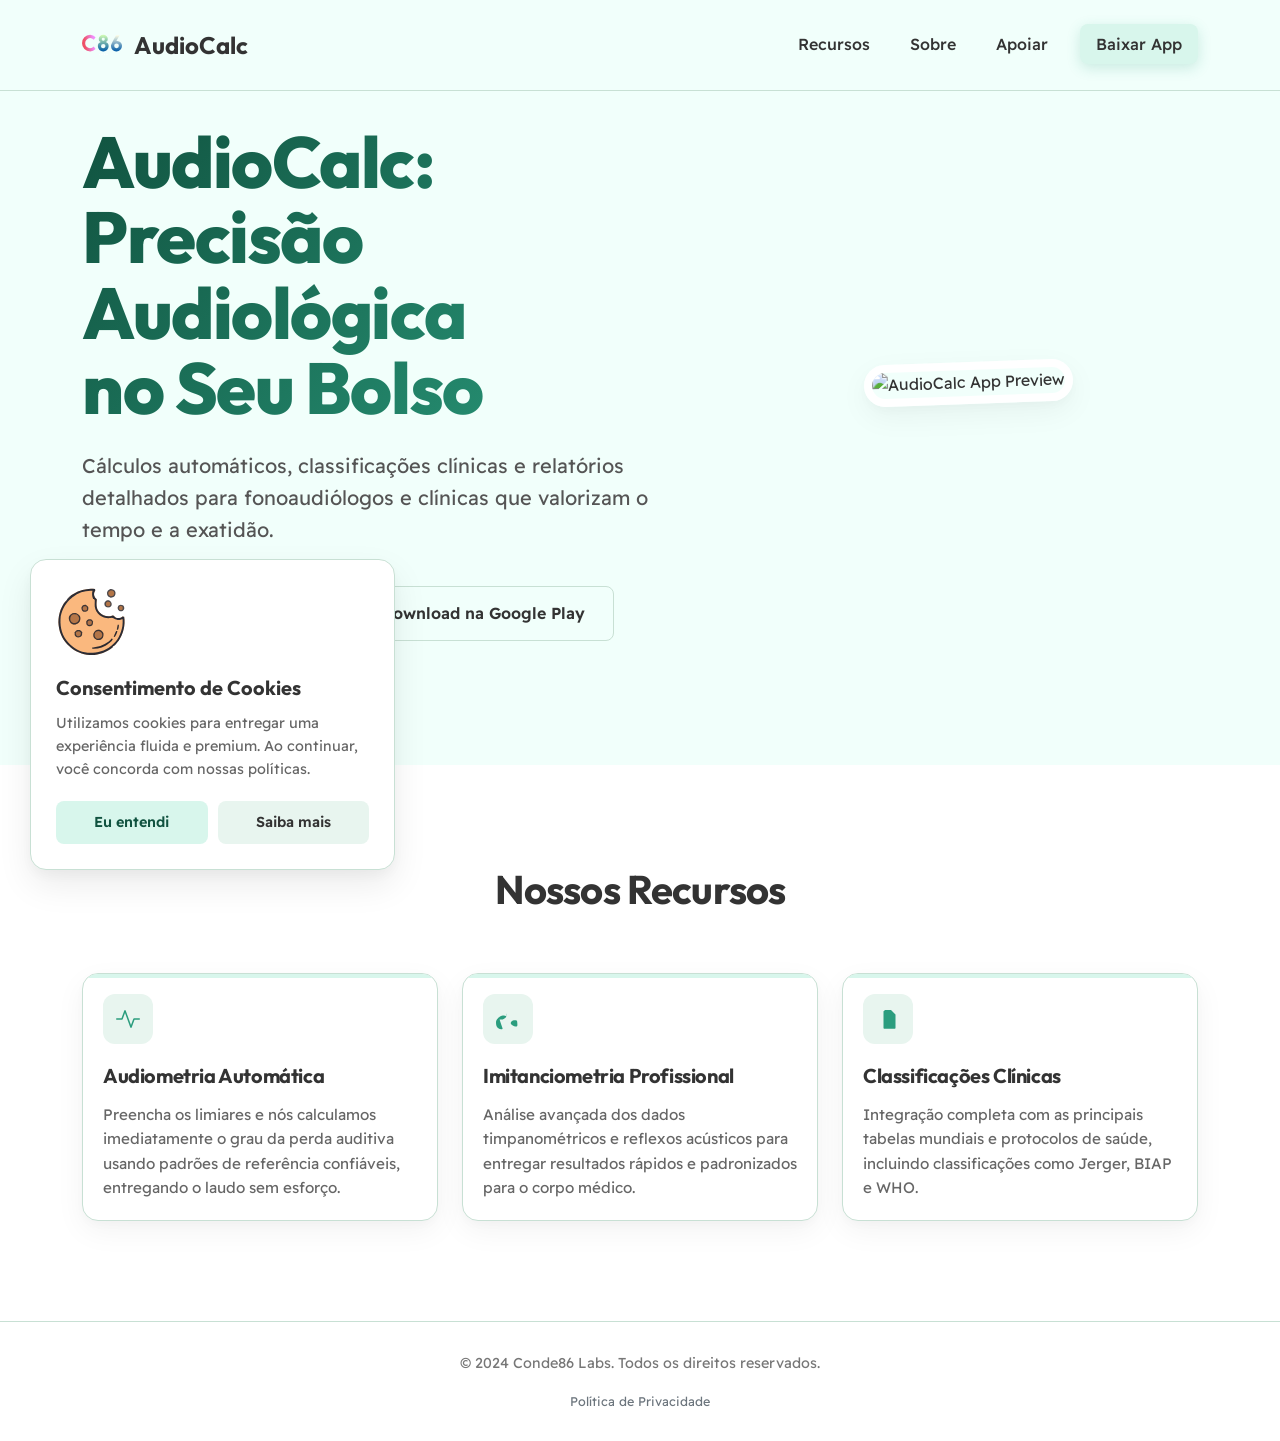
==== commit f4f46267: "feat(ui): redesign premium completo do site (AudioCalc)" ====
--- a/index.html
+++ b/index.html
@@ -2,180 +2,167 @@
 <html lang="pt-BR">
 
 <head>
-	<!-- Google tag (gtag.js) -->
-	<script async src="https://www.googletagmanager.com/gtag/js?id=G-15P422RWVJ"></script>
-	<script>
-		window.dataLayer = window.dataLayer || [];
-		function gtag() { dataLayer.push(arguments); }
-		gtag('js', new Date());
+  <!-- Google tag (gtag.js) -->
+  <script async src="https://www.googletagmanager.com/gtag/js?id=G-15P422RWVJ"></script>
+  <script>
+    window.dataLayer = window.dataLayer || [];
+    function gtag() { dataLayer.push(arguments); }
+    gtag('js', new Date());
 
-		gtag('config', 'G-15P422RWVJ');
-	</script>
-	<base href="https://conde86projects.github.io/conde86labs.github.io/">
-	<meta charset="UTF-8">
-	<meta name="viewport" content="width=device-width, initial-scale=1.0">
-	<meta name="description"
-		content="Conde86 Labs - Soluções em desenvolvimento de aplicativos móveis, web apps e software empresarial.">
-	<title>Conde86 Labs</title>
-	<link rel="icon" href="images/40x40.svg" type="image/svg+xml" sizes="40x40">
-	<link href="https://cdn.jsdelivr.net/npm/bootstrap@5.3.0-alpha1/dist/css/bootstrap.min.css" rel="stylesheet">
-	<link rel="stylesheet" href="css/style.css">
+    gtag('config', 'G-15P422RWVJ');
+  </script>
+  <!-- Base HREF for correct relative links -->
+  <base href="https://conde86projects.github.io/conde86labs.github.io/">
+  <meta charset="UTF-8">
+  <meta name="viewport" content="width=device-width, initial-scale=1.0">
+  <meta name="description"
+    content="AudioCalc - Precisão Audiológica no Seu Bolso. Extensão e Aplicativo Premium para fonoaudiólogos e profissionais da audição.">
+  <title>AudioCalc | Conde86 Labs</title>
+  <link rel="icon" href="images/40x40.svg" type="image/svg+xml" sizes="40x40">
+  <!-- Bootstrap 5 CDN -->
+  <link href="https://cdn.jsdelivr.net/npm/bootstrap@5.3.0-alpha1/dist/css/bootstrap.min.css" rel="stylesheet">
+  <!-- Mint Premium CSS -->
+  <link rel="stylesheet" href="css/style.css?v=2.0">
 </head>
 
 <body>
-	<nav class="navbar navbar-expand-lg navbar-dark bg-dark">
-		<div class="container">
-			<a class="navbar-brand" href="#">
-				<img src="images/40x40.svg" alt="Logo da empresa" class="tarefa" width="40" height="40"> Conde86 Labs
-			</a>
-			<button class="navbar-toggler" type="button" data-bs-toggle="collapse" data-bs-target="#navbarNav">
-				<span class="navbar-toggler-icon"></span>
-			</button>
-			<div class="collapse navbar-collapse" id="navbarNav">
-				<ul class="navbar-nav ms-auto">
-					<li class="nav-item"><a class="nav-link" href="#servicos">Serviços</a></li>
-					<li class="nav-item"><a class="nav-link" href="sobre.html">Sobre</a></li>
-					<li class="nav-item"><a class="nav-link" href="#portfolio">Portfólio</a></li>
-					<li class="nav-item"><a class="nav-link" href="#contato">Contato</a></li>
-					<li class="nav-item"><a class="nav-link" href="apoie.html">Apoiar</a></li>
-				</ul>
-			</div>
-		</div>
-	</nav>
-	<header class="hero">
-		<div class="container text-center">
-			<img src="images/logo86.svg" alt="Logo da empresa" class="logo mb-4">
-			<h1 class="display-4">Desenvolvedor de Aplicativos </h1>
-			<p class="lead">Soluções personalizadas para o seu negócio</p>
-		</div>
-	</header>
-	<section id="servicos" class="py-5 bg-white">
-		<div class="container">
-			<h2 class="text-center mb-5">Nossos Serviços</h2>
-			<div class="row">
-				<div class="col-md-4 text-center mb-4">
-					<div class="service-icon">
-						<svg xmlns="http://www.w3.org/2000/svg" width="48" height="48" fill="currentColor"
-							class="bi bi-phone" viewBox="0 0 16 16">
-							<path
-								d="M11 1a1 1 0 0 1 1 1v12a1 1 0 0 1-1 1H5a1 1 0 0 1-1-1V2a1 1 0 0 1 1-1h6zM5 0a2 2 0 0 0-2 2v12a2 2 0 0 0 2 2h6a2 2 0 0 0 2-2V2a2 2 0 0 0-2-2H5z" />
-							<path d="M8 14a1 1 0 1 0 0-2 1 1 0 0 0 0 2z" />
-						</svg>
-					</div>
-					<h3>Aplicativos Móveis</h3>
-					<p>Desenvolvimento de apps para iOS e Android</p>
-				</div>
-				<div class="col-md-4 text-center mb-4">
-					<div class="service-icon">
-						<svg xmlns="http://www.w3.org/2000/svg" width="48" height="48" fill="currentColor"
-							class="bi bi-laptop" viewBox="0 0 16 16">
-							<path
-								d="M13.5 3a.5.5 0 0 1 .5.5V11H2V3.5a.5.5 0 0 1 .5-.5h11zm-11-1A1.5 1.5 0 0 0 1 3.5V12h14V3.5A1.5 1.5 0 0 0 13.5 2h-11zM0 12.5h16a1.5 1.5 0 0 1-1.5 1.5h-13A1.5 1.5 0 0 1 0 12.5z" />
-						</svg>
-					</div>
-					<h3>Web Apps</h3>
-					<p>Criação de aplicativos web responsivos e modernos</p>
-				</div>
-				<div class="col-md-4 text-center mb-4">
-					<div class="service-icon">
-						<svg xmlns="http://www.w3.org/2000/svg" width="48" height="48" fill="currentColor"
-							class="bi bi-building" viewBox="0 0 16 16">
-							<path fill-rule="evenodd"
-								d="M14.763.075A.5.5 0 0 1 15 .5v15a.5.5 0 0 1-.5.5h-3a.5.5 0 0 1-.5-.5V14h-1v1.5a.5.5 0 0 1-.5.5h-9a.5.5 0 0 1-.5-.5V10a.5.5 0 0 1 .342-.474L6 7.64V4.5a.5.5 0 0 1 .276-.447l8-4a.5.5 0 0 1 .487.022zM6 8.694 1 10.36V15h5V8.694zM7 15h2v-1.5a.5.5 0 0 1 .5-.5h2a.5.5 0 0 1 .5.5V15h2V1.309l-7 3.5V15z" />
-							<path
-								d="M2 11h1v1H2v-1zm2 0h1v1H4v-1zm-2 2h1v1H2v-1zm2 0h1v1H4v-1zm4-4h1v1H8V9zm2 0h1v1h-1V9zm-2 2h1v1H8v-1zm2 0h1v1h-1v-1zm2-2h1v1h-1V9zm0 2h1v1h-1v-1zM8 7h1v1H8V7zm2 0h1v1h-1V7zm2 0h1v1h-1V7zM8 5h1v1H8V5zm2 0h1v1h-1V5zm2 0h1v1h-1V5zm0-2h1v1h-1V3z" />
-						</svg>
-					</div>
-					<h3>Software Empresarial</h3>
-					<p>Soluções sob medida para otimizar processos empresariais</p>
-				</div>
-			</div>
-		</div>
-	</section>
-	<section id="portfolio" class="bg-light py-5">
-		<div class="container">
-			<h2 class="text-center mb-5">Portfólio</h2>
-			<div class="row">
-				<div class="col-md-4 mb-4">
-					<div class="card">
-						<img src="images/extensaocal.svg" class="card-img-top" alt="Imagem do Projeto 1">
-						<div class="card-body text-center">
-							<h5 class="card-title">Extensão para Audiologistas</h5>
-							<p class="card-text"> Nossa extensão para navegador é projetada para simplificar a vida dos
-								audiologistas. Com ela, você pode selecionar seu autor de referência preferido, e a
-								extensão fará automaticamente os cálculos necessários para determinar a perda auditiva,
-								fornecendo resultados precisos e rápidos. </p>
-							<a href="https://chromewebstore.google.com/detail/audiocalc/aeclhbocgjccdomopakhgdgcbfommdch?authuser=0&hl=pt-BR"
-								class="btn btn-custom" download> Baixar Extensão </a>
-						</div>
-					</div>
-				</div>
-				<div class="col-md-4 mb-4">
-					<div class="card">
-						<img src="https://via.placeholder.com/350x200.png?text=Projeto+2" class="card-img-top"
-							alt="Imagem do Projeto 2">
-						<div class="card-body">
-							<h5 class="card-title">Projeto 2</h5>
-							<p class="card-text">Breve descrição do projeto e tecnologias utilizadas.</p>
-						</div>
-					</div>
-				</div>
-				<div class="col-md-4 mb-4">
-					<div class="card">
-						<img src="https://via.placeholder.com/350x200.png?text=Projeto+3" class="card-img-top"
-							alt="Imagem do Projeto 3">
-						<div class="card-body">
-							<h5 class="card-title">Projeto 3</h5>
-							<p class="card-text">Breve descrição do projeto e tecnologias utilizadas.</p>
-						</div>
-					</div>
-				</div>
-			</div>
-		</div>
-	</section>
-	<section id="contato" class="py-5 bg-white">
-		<div class="container">
-			<h2 class="text-center mb-5">Entre em Contato</h2>
-			<div class="row justify-content-center">
-				<div class="col-md-6">
-					<form id="contactForm">
-						<div class="mb-3">
-							<input type="text" class="form-control" id="name" placeholder="Seu nome" required>
-						</div>
-						<div class="mb-3">
-							<input type="email" class="form-control" id="email" placeholder="Seu e-mail" required>
-						</div>
-						<div class="mb-3">
-							<textarea class="form-control" id="message" rows="5" placeholder="Sua mensagem"
-								required></textarea>
-						</div>
-						<button type="submit" class="btn btn-primary">Enviar Mensagem</button>
-					</form>
-					<div id="successMessage" class="alert alert-success mt-3" style="display: none;"> Mensagem enviada
-						com sucesso! </div>
-				</div>
-			</div>
-		</div>
-	</section>
-	<footer class="bg-dark text-white py-4">
-		<div class="container text-center">
-			<p>&copy; 2024 Conde86 Labs. Todos os direitos reservados.</p>
-		</div>
-	</footer>
-	<div class="wrapper">
-		<div class="content">
-			<img src="images/cookie.svg" alt="Cookie Image" class="cookie-image">
-			<header>Consentimento de Cookies</header>
-			<p>Este site utiliza cookies para garantir que você tenha a melhor experiência em nosso site.</p>
-			<div class="buttons">
-				<button class="item">Eu entendi</button>
-				<a href="politica-de-privacidade.html" class="item">Saiba mais</a>
-			</div>
-		</div>
-	</div>
-	<script src="https://cdn.jsdelivr.net/npm/bootstrap@5.3.0-alpha1/dist/js/bootstrap.bundle.min.js"></script>
-	<script src="https://cdn.jsdelivr.net/npm/@emailjs/browser@3/dist/email.min.js"></script>
-	<script src="js/script.js" defer></script>
+  <!-- Premium Navbar -->
+  <nav class="navbar navbar-expand-lg fixed-top">
+    <div class="container">
+      <a class="navbar-brand" href="index.html">
+        <img src="images/40x40.svg" alt="AudioCalc Logo"> AudioCalc
+      </a>
+      <button class="navbar-toggler" type="button" data-bs-toggle="collapse" data-bs-target="#navbarNav">
+        <span class="navbar-toggler-icon"></span>
+      </button>
+      <div class="collapse navbar-collapse" id="navbarNav">
+        <ul class="navbar-nav ms-auto gap-2">
+          <li class="nav-item"><a class="nav-link" href="#recursos">Recursos</a></li>
+          <li class="nav-item"><a class="nav-link" href="sobre.html">Sobre</a></li>
+          <li class="nav-item"><a class="nav-link" href="apoie.html">Apoiar</a></li>
+          <li class="nav-item">
+            <a class="nav-link btn btn-primary-mint ms-lg-2 px-3" href="#instalar">Baixar App</a>
+          </li>
+        </ul>
+      </div>
+    </div>
+  </nav>
+
+  <!-- Massive Typographic HERO Section -->
+  <header class="hero-section">
+    <div class="container">
+      <div class="row align-items-center">
+        <!-- Text Content -->
+        <div class="col-lg-7 hero-content mb-5 mb-lg-0">
+          <h1 class="hero-title">AudioCalc:<br>Precisão Audiológica<br>no Seu Bolso</h1>
+          <p class="hero-subtitle">
+            Cálculos automáticos, classificações clínicas e relatórios detalhados para fonoaudiólogos e clínicas que valorizam o tempo e a exatidão.
+          </p>
+          <div class="hero-ctas" id="instalar">
+            <a href="https://chromewebstore.google.com/detail/audiocalc/aeclhbocgjccdomopakhgdgcbfommdch" class="btn-premium btn-primary-mint" target="_blank">
+              <svg xmlns="http://www.w3.org/2000/svg" width="20" height="20" fill="currentColor" class="bi bi-chrome" viewBox="0 0 16 16">
+                <path d="M12.915 6.023a6 6 0 1 0-8.86 6.31h.001c.21.366.452.71.722 1.025a7.002 7.002 0 0 1-2.903-12.2A7.001 7.001 0 0 1 12.915 6.023zM8 3.5a4.5 4.5 0 0 1 2.923 7.915L7.756 5.86h5.11a5.98 5.98 0 0 0-4.866-2.36z"></path>
+                <path d="m8.647 11.231 1.96-5.4A4.5 4.5 0 0 0 3.5 8a4.5 4.5 0 0 0 4.14 4.484zM4.686 9.422h5.5l-2.074 3.593A5.983 5.983 0 0 1 2.213 9.42z"></path>
+              </svg>
+              Extensão Chrome
+            </a>
+            <a href="#" class="btn-premium btn-outline-mint">
+              <svg xmlns="http://www.w3.org/2000/svg" width="20" height="20" fill="currentColor" class="bi bi-google-play" viewBox="0 0 16 16">
+                <path d="M14.222 9.374c1.037-.61 1.037-2.137 0-2.748L11.528 5.04 8.32 8l3.207 2.96 2.694-1.586Zm-3.595 2.116L7.583 8.68 1.03 14.73c.201.102.428.144.653.116l8.944-3.356Zm-3.044-3.41L1.03 1.27c-.225-.028-.452.014-.653.116L7.583 7.32l2.004-.84-2.004-3.41Z"/>
+                <path d="M1.03 1.27A1.5 1.5 0 0 0 0 2.5v11a1.5 1.5 0 0 0 1.03 1.23L7.583 8l-6.553-6.73Z"/>
+              </svg>
+              Download na Google Play
+            </a>
+          </div>
+        </div>
+        <!-- Right Graphic / Mockup Placeholder -->
+        <div class="col-lg-5 hero-image-wrapper">
+          <div class="px-3" style="width:100%; max-width: 350px;">
+             <!-- Placeholder for Mobile Mockup -->
+             <img src="https://placehold.co/400x800/d8f6ec/2b9d7e?text=Mockup+App" alt="AudioCalc App Preview" class="hero-graphic w-100">
+          </div>
+        </div>
+      </div>
+    </div>
+  </header>
+
+  <!-- Premium Features Cards -->
+  <section id="recursos" class="features-section">
+    <div class="container">
+      <h2 class="section-title">Nossos Recursos</h2>
+      <div class="row g-4">
+        
+        <!-- Feature 1 -->
+        <div class="col-md-4">
+          <div class="premium-card">
+            <div class="icon-wrapper">
+              <svg xmlns="http://www.w3.org/2000/svg" width="24" height="24" fill="currentColor" class="bi bi-activity" viewBox="0 0 16 16">
+                <path fill-rule="evenodd" d="M6 2a.5.5 0 0 1 .47.33L10 12.036l1.53-4.208A.5.5 0 0 1 12 7.5h3.5a.5.5 0 0 1 0 1h-3.15l-1.88 5.17a.5.5 0 0 1-.94 0L6 3.964 4.47 8.171A.5.5 0 0 1 4 8.5H.5a.5.5 0 0 1 0-1h3.15l1.88-5.17A.5.5 0 0 1 6 2Z"/>
+              </svg>
+            </div>
+            <h3 class="card-title">Audiometria Automática</h3>
+            <p>
+              Preencha os limiares e nós calculamos imediatamente o grau da perda auditiva usando padrões de referência confiáveis, entregando o laudo sem esforço.
+            </p>
+          </div>
+        </div>
+
+        <!-- Feature 2 -->
+        <div class="col-md-4">
+          <div class="premium-card">
+            <div class="icon-wrapper">
+              <svg xmlns="http://www.w3.org/2000/svg" width="24" height="24" fill="currentColor" class="bi bi-earbuds" viewBox="0 0 16 16">
+                <path fill-rule="evenodd" d="M6.825 4.138c.596 2.141-.36 3.593-2.389 4.117a4.432 4.432 0 0 1-2.018.054c-.048-.01.9 2.778 1.522 4.61l.41 1.205a.52.52 0 0 1-.436.678c-.761.116-1.734-.143-2.618-.848C.345 13.14 0 11.83 0 10.297c0-2.541 2.825-4.212 4.542-4.57.872-.181 1.637-.038 2.283.411zM14 9.172c-.87-.315-1.85-.353-2.665-.121-.497.142-.897.408-1.155.717-.282.338-.383.71-.345 1.054.038.344.206.66.452.923.245.264.555.485.875.666.64.364 1.344.57 1.838.64.495.07.838-.027 1.002-.19.163-.162.24-.436.257-.802.016-.365-.018-.803-.046-1.282A8.677 8.677 0 0 0 14 9.172z"/>
+              </svg>
+            </div>
+            <h3 class="card-title">Imitanciometria Profissional</h3>
+            <p>
+              Análise avançada dos dados timpanométricos e reflexos acústicos para entregar resultados rápidos e padronizados para o corpo médico.
+            </p>
+          </div>
+        </div>
+
+        <!-- Feature 3 -->
+        <div class="col-md-4">
+          <div class="premium-card">
+            <div class="icon-wrapper">
+              <svg xmlns="http://www.w3.org/2000/svg" width="24" height="24" fill="currentColor" class="bi bi-file-earmark-medical" viewBox="0 0 16 16">
+                <path d="M7.5 5.5a.5.5 0 0 0-1 0v.634l-.549-.317a.5.5 0 1 0-.5.866L6 7l-.549.317a.5.5 0 1 0 .5.866l.549-.317V8.5a.5.5 0 1 0 1 0v-.634l.549.317a.5.5 0 1 0 .5-.866L8 7l.549-.317a.5.5 0 1 0-.5-.866l-.549.317V5.5zm-2-3a.5.5 0 0 0-.5.5v11a.5.5 0 0 0 .5.5h7a.5.5 0 0 0 .5-.5v-9l-3-3h-4z"/>
+              </svg>
+            </div>
+            <h3 class="card-title">Classificações Clínicas</h3>
+            <p>
+              Integração completa com as principais tabelas mundiais e protocolos de saúde, incluindo classificações como Jerger, BIAP e WHO.
+            </p>
+          </div>
+        </div>
+
+      </div>
+    </div>
+  </section>
+
+  <!-- Interactive Cookie Consent -->
+  <div class="wrapper">
+    <div class="content">
+      <img src="images/cookie.svg" alt="Cookie Image">
+      <header>Consentimento de Cookies</header>
+      <p>Utilizamos cookies para entregar uma experiência fluida e premium. Ao continuar, você concorda com nossas políticas.</p>
+      <div class="buttons">
+        <button class="item" id="accept-cookies">Eu entendi</button>
+        <a href="politica-de-privacidade.html" class="item text-center">Saiba mais</a>
+      </div>
+    </div>
+  </div>
+
+  <footer>
+    <div class="container">
+      <p>&copy; 2024 Conde86 Labs. Todos os direitos reservados.</p>
+      <p class="mb-0 small"><a href="politica-de-privacidade.html" class="text-secondary text-decoration-none">Política de Privacidade</a></p>
+    </div>
+  </footer>
+
+  <script src="https://cdn.jsdelivr.net/npm/bootstrap@5.3.0-alpha1/dist/js/bootstrap.bundle.min.js"></script>
+  <script src="js/script.js?v=2.0" defer></script>
 </body>
 
 </html>
--- a/css/style.css
+++ b/css/style.css
@@ -1,19 +1,22 @@
 /* Google Fonts Import */
-@import url('https://fonts.googleapis.com/css2?family=Product+Sans:wght@400;700&display=swap');
-@import url('https://fonts.googleapis.com/css2?family=Poppins:wght@200;300;400;500;600;700&display=swap');
-
-/* Variables */
+@import url('https://fonts.googleapis.com/css2?family=Outfit:wght@400;600;700;800&family=Readex+Pro:wght@300;400;500;600&display=swap');
+
+/* Variables - Mint Palette Premium Design */
 :root {
-  --primary-bg: #1B1B1D;
-  /* Standardized Dark Background */
-  --accent-color: #FDE694;
-  /* Yellow Accent */
-  --accent-hover: #fde99f;
-  --text-white: #ffffff;
-  --text-dark: #000000;
-  --cookie-bg: #FCBA7F;
-  --font-main: 'Product Sans', 'Google Sans', sans-serif;
-  --font-secondary: 'Poppins', sans-serif;
+  --fundo-principal: #f1fffb;
+  --destaque-leve: #e8f5ef;
+  --cor-borda: #c8e0d4;
+  --texto-escuro: #333333;
+  --destaque-forte: #d8f6ec;
+  
+  --font-headings: 'Outfit', sans-serif;
+  --font-body: 'Readex Pro', sans-serif;
+
+  --spacing-safe-area: 20px;
+  --border-radius-card: 16px;
+  --border-radius-ui: 8px;
+  --shadow-premium: rgba(0, 0, 0, 0.05) 0px 10px 30px, rgba(0, 0, 0, 0.02) 0px 4px 10px;
+  --shadow-hover: rgba(0, 0, 0, 0.08) 0px 15px 35px, rgba(0, 0, 0, 0.04) 0px 6px 15px;
 }
 
 /* Global Reset & Base Styles */
@@ -24,200 +27,433 @@
 }
 
 body {
-  font-family: var(--font-main);
-  font-feature-settings: 'normal';
-}
-
-/* Typography Overrides for specific sections if needed */
-h1,
-h2,
-h3,
-h4,
-h5,
-h6 {
-  font-family: var(--font-main);
-}
-
-/* --- Hero Section --- */
-.hero {
-  background: var(--primary-bg);
-  color: var(--text-white);
+  font-family: var(--font-body);
+  background-color: var(--fundo-principal);
+  color: var(--texto-escuro);
+  line-height: 1.6;
+  -webkit-font-smoothing: antialiased;
+}
+
+/* Typography */
+h1, h2, h3, h4, h5, h6, .display-4, .card-title {
+  font-family: var(--font-headings);
+  font-weight: 700;
+  color: var(--texto-escuro);
+  letter-spacing: -0.02em;
+}
+
+p, a, label, span, li, button {
+  font-family: var(--font-body);
+}
+
+a {
+  text-decoration: none;
+  color: var(--texto-escuro);
+  transition: all 0.3s ease;
+}
+
+/* --- Utilities --- */
+.text-mint {
+  color: #2b9d7e; /* Slightly darker for contrast on text */
+}
+
+/* --- Navbar Premium --- */
+.navbar {
+  background-color: var(--fundo-principal) !important;
+  backdrop-filter: blur(10px);
+  -webkit-backdrop-filter: blur(10px);
+  border-bottom: 1px solid var(--cor-borda);
+  padding: var(--spacing-safe-area) 0;
+}
+
+.navbar-brand {
+  font-family: var(--font-headings);
+  font-weight: 700;
+  font-size: 1.5rem;
+  color: var(--texto-escuro) !important;
+  display: flex;
+  align-items: center;
+  gap: 12px;
+}
+
+.navbar-brand img {
+  width: 40px;
+  height: 40px;
+}
+
+.nav-link {
+  color: var(--texto-escuro) !important;
+  font-weight: 500;
+  padding: 8px 16px !important;
+  border-radius: var(--border-radius-ui);
+}
+
+.nav-link:hover {
+  background-color: var(--destaque-leve);
+}
+
+/* --- Section HERO (Massive Typographic/Asymmetric Concept) --- */
+.hero-section {
   padding: 100px 0;
-}
-
-.logo {
-  max-width: 150px;
+  display: flex;
+  align-items: center;
+  min-height: 85vh;
+  position: relative;
+  overflow: hidden;
+}
+
+.hero-content {
+  z-index: 2;
+  position: relative;
+}
+
+.hero-title {
+  font-size: 4.5rem;
+  line-height: 1.05;
+  margin-bottom: 24px;
+  font-weight: 800;
+  background: linear-gradient(135deg, #115340 0%, #2b9d7e 100%);
+  -webkit-background-clip: text;
+  -webkit-text-fill-color: transparent;
+}
+
+.hero-subtitle {
+  font-size: 1.25rem;
+  color: #555;
+  margin-bottom: 40px;
+  max-width: 90%;
+}
+
+.hero-image-wrapper {
+  position: relative;
+  z-index: 1;
+  display: flex;
+  justify-content: flex-end;
+}
+
+.hero-graphic {
+  border-radius: 30px;
+  box-shadow: var(--shadow-premium);
+  max-width: 100%;
+  border: 8px solid white;
+  transform: rotate(-2deg);
+  transition: transform 0.5s cubic-bezier(0.175, 0.885, 0.32, 1.275);
+}
+
+.hero-graphic:hover {
+  transform: rotate(0deg) scale(1.02);
+}
+
+/* Make it stack on mobile */
+@media (max-width: 991px) {
+  .hero-section {
+    flex-direction: column;
+    text-align: center;
+    padding: 60px 0;
+  }
+  .hero-title {
+    font-size: 3rem;
+  }
+  .hero-subtitle {
+    margin: 0 auto 30px;
+  }
+  .hero-image-wrapper {
+    margin-top: 50px;
+    justify-content: center;
+  }
+  .hero-graphic {
+    transform: rotate(0);
+  }
+}
+
+/* --- Buttons CTA --- */
+.hero-ctas {
+  display: flex;
+  gap: 16px;
+  flex-wrap: wrap;
+}
+
+@media (max-width: 991px) {
+  .hero-ctas {
+    justify-content: center;
+  }
+}
+
+.btn-premium {
+  padding: 14px 28px;
+  border-radius: var(--border-radius-ui);
+  font-weight: 600;
+  font-size: 1rem;
+  display: inline-flex;
+  align-items: center;
+  gap: 10px;
+  transition: all 0.3s ease;
+  cursor: pointer;
+  border: none;
+}
+
+.btn-primary-mint {
+  background-color: var(--destaque-forte);
+  color: #115340;
+  box-shadow: 0 4px 14px rgba(43, 157, 126, 0.2);
+}
+
+.btn-primary-mint:hover {
+  background-color: #c0ebd9;
+  transform: translateY(-2px);
+  box-shadow: 0 6px 20px rgba(43, 157, 126, 0.3);
+}
+
+.btn-outline-mint {
+  background-color: transparent;
+  color: var(--texto-escuro);
+  border: 1px solid var(--cor-borda);
+}
+
+.btn-outline-mint:hover {
+  background-color: var(--destaque-leve);
+}
+
+/* --- Features Section --- */
+.features-section {
+  padding: 100px 0;
+  background-color: #ffffff;
+}
+
+.section-title {
+  text-align: center;
+  font-size: 2.5rem;
+  margin-bottom: 60px;
+}
+
+/* --- Premium Cards --- */
+.premium-card {
+  background: #ffffff;
+  border-radius: var(--border-radius-card);
+  padding: var(--spacing-safe-area); /* 20px padding required */
+  box-shadow: var(--shadow-premium);
+  border: 1px solid var(--cor-borda);
+  height: 100%;
+  transition: all 0.4s ease;
+  position: relative;
+  overflow: hidden;
+  z-index: 1;
+}
+
+.premium-card::before {
+  content: "";
+  position: absolute;
+  top: 0;
+  left: 0;
+  width: 100%;
+  height: 4px;
+  background: var(--destaque-forte);
+  transition: height 0.3s ease;
+  z-index: -1;
+}
+
+.premium-card:hover {
+  transform: translateY(-8px);
+  box-shadow: var(--shadow-hover);
+  border-color: #b1d4c3;
+}
+
+.premium-card:hover::before {
+  height: 100%;
+  opacity: 0.03;
+}
+
+.premium-card .icon-wrapper {
+  width: 50px;
+  height: 50px;
+  border-radius: 12px;
+  background-color: var(--destaque-leve);
+  display: flex;
+  align-items: center;
+  justify-content: center;
+  color: #2b9d7e;
+  margin-bottom: 20px;
+}
+
+.premium-card .card-title {
+  font-size: 1.25rem;
+  margin-bottom: 15px;
+}
+
+.premium-card p {
+  color: #666;
+  font-size: 0.95rem;
+  margin-bottom: 0;
+}
+
+/* --- Page Containers (Sobre, Apoio, Privacidade) --- */
+.internal-page-header {
+  padding: 80px 0 40px;
+  text-align: center;
+}
+
+.internal-page-header h1 {
+  font-size: 3rem;
+  margin-bottom: 16px;
+}
+
+.internal-content-container {
+  max-width: 800px;
+  margin: 0 auto;
+  padding: 40px var(--spacing-safe-area);
+  background: #ffffff;
+  border-radius: var(--border-radius-card);
+  box-shadow: var(--shadow-premium);
+  border: 1px solid var(--cor-borda);
+  margin-bottom: 80px;
+}
+
+.internal-content-container p {
+  margin-bottom: 20px;
+  color: #555;
+}
+
+.internal-content-container h2 {
+  font-size: 2rem;
+  margin-top: 40px;
+  margin-bottom: 20px;
+}
+
+.qr-card {
+  text-align: center;
+  padding: 40px 20px;
+  border-radius: var(--border-radius-card);
+  background: var(--destaque-leve);
+  border: 1px solid var(--cor-borda);
+  margin: 30px auto;
+  max-width: 400px;
+}
+
+.qr-card img {
+  border-radius: 12px;
+  box-shadow: var(--shadow-premium);
+  max-width: 100%;
   height: auto;
-  width: 150px;
-  /* Consolidating width rules */
-}
-
-/* --- Navbar --- */
-.tarefa {
-  width: 60px;
-}
-
-/* --- Services Section --- */
-.service-icon {
-  font-size: 3rem;
-  margin-bottom: 1rem;
-}
-
-/* --- Buttons --- */
-.btn-custom {
-  background-color: var(--accent-color);
-  color: var(--text-dark);
-  border: none;
-  padding: 10px 20px;
-  font-weight: bold;
-  text-transform: capitalize;
-  transition: background-color 0.3s ease;
-}
-
-.btn-custom:hover {
-  background-color: var(--accent-hover);
-}
-
-/* Apoie Page Button Specifics (Consolidated) */
-.btn-pix {
-  background-color: var(--accent-color);
-  color: #010440;
-  font-weight: bold;
-  padding: 12px 24px;
-  border-radius: 8px;
-  border: none;
-  font-size: 18px;
-  margin-top: 20px;
-  text-decoration: none;
-  display: inline-block;
-}
-
-.btn-pix:hover {
-  background-color: var(--accent-hover);
-  color: #010440;
-}
-
-/* --- Cards --- */
-.card-title {
-  font-size: 1.1rem;
-  font-weight: 600;
-  text-transform: capitalize;
-}
-
-/* --- Cookie Consent --- */
+  margin-bottom: 20px;
+  background: white;
+  padding: 10px;
+}
+
+.qr-card h3 {
+  font-size: 1.5rem;
+  margin-bottom: 10px;
+}
+
+/* --- Social Icons --- */
+.social-links {
+  display: flex;
+  justify-content: center;
+  gap: 20px;
+  margin-top: 30px;
+}
+
+.social-icon {
+  width: 45px;
+  height: 45px;
+  border-radius: 50%;
+  background: var(--destaque-leve);
+  display: flex;
+  align-items: center;
+  justify-content: center;
+  color: var(--texto-escuro);
+  transition: all 0.3s ease;
+}
+
+.social-icon:hover {
+  background: var(--destaque-forte);
+  transform: translateY(-3px);
+  color: #115340;
+}
+
+/* --- Footer --- */
+footer {
+  background-color: #ffffff;
+  border-top: 1px solid var(--cor-borda);
+  padding: 30px 0;
+  text-align: center;
+  color: #777;
+  font-size: 0.9rem;
+}
+
+/* --- Cookie Consent Restyle --- */
 .wrapper {
   position: fixed;
   bottom: 30px;
   left: 30px;
   max-width: 365px;
-  background: #fff;
-  padding: 25px 25px 30px 25px;
-  border-radius: 15px;
-  box-shadow: 1px 7px 14px -5px rgba(0, 0, 0, 0.15);
-  text-align: center;
+  background: #ffffff;
+  padding: 25px;
+  border-radius: var(--border-radius-card);
+  box-shadow: var(--shadow-hover);
+  border: 1px solid var(--cor-borda);
   z-index: 999;
-  font-family: var(--font-secondary);
-}
-
-.wrapper.hide {
   opacity: 0;
   pointer-events: none;
-  transform: scale(0.8);
-  transition: all 0.3s ease;
+  transform: translateY(20px);
+  transition: all 0.4s cubic-bezier(0.175, 0.885, 0.32, 1.275);
+}
+
+.wrapper.show {
+  opacity: 1;
+  pointer-events: auto;
+  transform: translateY(0);
 }
 
 .wrapper img {
-  max-width: 90px;
-  margin-bottom: 10px;
+  max-width: 70px;
+  margin-bottom: 15px;
 }
 
 .content header {
-  font-size: 25px;
+  font-size: 1.25rem;
+  font-weight: 700;
+  font-family: var(--font-headings);
+  margin-bottom: 8px;
+}
+
+.content p {
+  color: #666;
+  font-size: 0.9rem;
+  margin-bottom: 20px;
+}
+
+.content .buttons {
+  display: flex;
+  gap: 10px;
+}
+
+.buttons .item {
+  flex: 1;
+  text-align: center;
+  padding: 10px;
+  border-radius: var(--border-radius-ui);
   font-weight: 600;
-  font-family: var(--font-secondary);
-}
-
-.content {
-  margin-top: 10px;
-}
-
-.content p {
-  color: #858585;
-  margin: 5px 0 20px 0;
-  font-family: var(--font-secondary);
-}
-
-.content .buttons {
-  display: flex;
-  align-items: center;
-  justify-content: center;
-}
-
-.buttons button {
-  padding: 10px 20px;
+  font-size: 0.9rem;
+  cursor: pointer;
   border: none;
-  outline: none;
-  color: var(--text-dark);
-  font-size: 16px;
-  font-weight: 500;
-  border-radius: 5px;
-  background: var(--cookie-bg);
-  cursor: pointer;
-  transition: all 0.3s ease;
-  font-family: var(--font-secondary);
-}
-
-.buttons button:hover {
-  transform: scale(0.97);
-}
-
-.buttons .item {
-  margin: 0 10px;
-}
-
-.buttons a {
-  color: var(--text-dark);
-  font-family: var(--font-secondary);
-}
-
-::selection {
-  color: #fff;
-  background: var(--cookie-bg);
-}
-
-/* --- Apoie Page Specifics --- */
-body.apoie-page {
-  background-color: var(--primary-bg);
-  color: var(--text-white);
-  text-align: center;
-  padding-top: 50px;
-}
-
-.apoie-page img.qr-code {
-  max-width: 250px;
-  margin: 20px 0;
-}
-
-/* --- Social Icons (Sobre Page) --- */
-.social-links {
-  display: flex;
-  justify-content: center;
-  gap: 20px;
-}
-
-.social-icon {
-  color: var(--primary-bg);
-  /* Use dark color for icon by default (on white background) */
-  transition: color 0.3s ease, transform 0.3s ease;
-}
-
-.social-icon:hover {
-  color: #0077b5;
-  /* LinkedIn Blue or fallback */
-  transform: scale(1.1);
-}
-
-.social-icon[aria-label="Instagram"]:hover {
-  color: #E1306C;
-  /* Instagram Color */
+  transition: all 0.2s ease;
+}
+
+.buttons button.item {
+  background: var(--destaque-forte);
+  color: #115340;
+}
+
+.buttons button.item:hover {
+  background: #c0ebd9;
+}
+
+.buttons a.item {
+  background: var(--destaque-leve);
+  color: var(--texto-escuro);
+  text-decoration: none;
+}
+
+.buttons a.item:hover {
+  background: var(--cor-borda);
 }
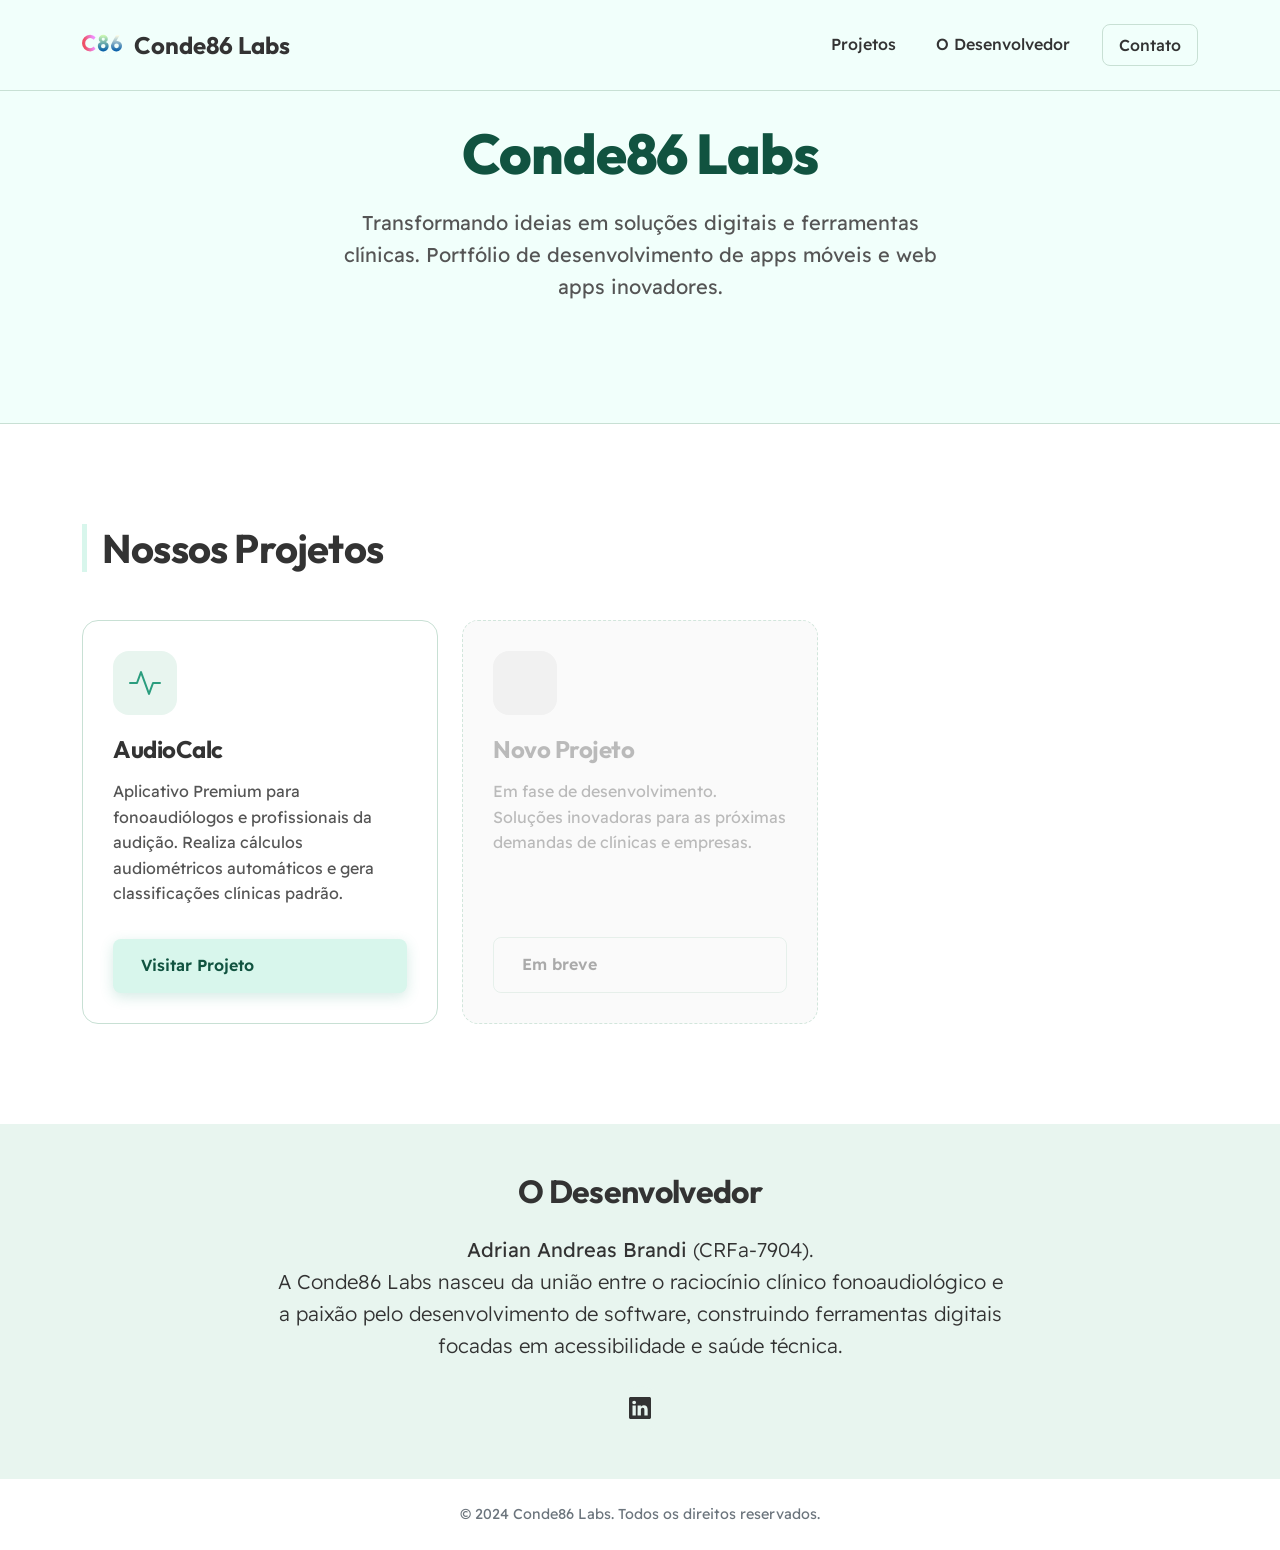
==== commit 3219f156: "feat(arch): migration to developer portfolio hub with audiocalc as sub-project" ====
--- a/index.html
+++ b/index.html
@@ -11,129 +11,126 @@
 
     gtag('config', 'G-15P422RWVJ');
   </script>
-  <!-- Base HREF for correct relative links -->
   <base href="https://conde86projects.github.io/conde86labs.github.io/">
   <meta charset="UTF-8">
   <meta name="viewport" content="width=device-width, initial-scale=1.0">
   <meta name="description"
-    content="AudioCalc - Precisão Audiológica no Seu Bolso. Extensão e Aplicativo Premium para fonoaudiólogos e profissionais da audição.">
-  <title>AudioCalc | Conde86 Labs</title>
+    content="Conde86 Labs - Hub de Soluções e Portfólio de Adrian Andreas Brandi. Desenvolvimento de Apps e Ferramentas para Saúde.">
+  <title>Conde86 Labs | Hub de Projetos</title>
   <link rel="icon" href="images/40x40.svg" type="image/svg+xml" sizes="40x40">
   <!-- Bootstrap 5 CDN -->
   <link href="https://cdn.jsdelivr.net/npm/bootstrap@5.3.0-alpha1/dist/css/bootstrap.min.css" rel="stylesheet">
-  <!-- Mint Premium CSS -->
+  <!-- Mint Premium CSS (Aproveitando a Paleta Global) -->
   <link rel="stylesheet" href="css/style.css?v=2.0">
+  <style>
+    /* Estilos específicos para o Hub Conde86 para não mexer no global */
+    .hub-hero {
+      background-color: var(--fundo-principal);
+      padding: 120px 0 80px;
+      text-align: center;
+      border-bottom: 1px solid var(--cor-borda);
+    }
+    .hub-title {
+      font-size: 3.5rem;
+      font-weight: 800;
+      color: #115340;
+      margin-bottom: 20px;
+    }
+    .project-card {
+      border: 1px solid var(--cor-borda);
+      border-radius: var(--border-radius-card);
+      padding: 30px;
+      transition: all 0.3s ease;
+      background: #fff;
+      display: flex;
+      flex-direction: column;
+      height: 100%;
+    }
+    .project-card:hover {
+      transform: translateY(-5px);
+      box-shadow: var(--shadow-hover);
+      border-color: #b1d4c3;
+    }
+    .project-card img {
+      width: 64px;
+      margin-bottom: 20px;
+    }
+    .project-card h3 {
+      font-size: 1.5rem;
+      font-weight: 700;
+      margin-bottom: 15px;
+    }
+    .project-card p {
+      color: #555;
+      flex-grow: 1;
+    }
+  </style>
 </head>
 
 <body>
-  <!-- Premium Navbar -->
-  <nav class="navbar navbar-expand-lg fixed-top">
+  <!-- Navbar Institucional -->
+  <nav class="navbar navbar-expand-lg fixed-top" style="background: rgba(255,255,255,0.9); backdrop-filter: blur(10px);">
     <div class="container">
       <a class="navbar-brand" href="index.html">
-        <img src="images/40x40.svg" alt="AudioCalc Logo"> AudioCalc
+        <img src="images/40x40.svg" alt="Conde86 Labs Logo"> Conde86 Labs
       </a>
       <button class="navbar-toggler" type="button" data-bs-toggle="collapse" data-bs-target="#navbarNav">
         <span class="navbar-toggler-icon"></span>
       </button>
       <div class="collapse navbar-collapse" id="navbarNav">
         <ul class="navbar-nav ms-auto gap-2">
-          <li class="nav-item"><a class="nav-link" href="#recursos">Recursos</a></li>
-          <li class="nav-item"><a class="nav-link" href="sobre.html">Sobre</a></li>
-          <li class="nav-item"><a class="nav-link" href="apoie.html">Apoiar</a></li>
+          <li class="nav-item"><a class="nav-link" href="#projetos">Projetos</a></li>
+          <li class="nav-item"><a class="nav-link" href="#dev">O Desenvolvedor</a></li>
           <li class="nav-item">
-            <a class="nav-link btn btn-primary-mint ms-lg-2 px-3" href="#instalar">Baixar App</a>
+            <a class="nav-link btn btn-outline-mint ms-lg-2 px-3" href="mailto:fono.adrian.andreas@gmail.com">Contato</a>
           </li>
         </ul>
       </div>
     </div>
   </nav>
 
-  <!-- Massive Typographic HERO Section -->
-  <header class="hero-section">
+  <!-- Hub Hero -->
+  <header class="hub-hero">
     <div class="container">
-      <div class="row align-items-center">
-        <!-- Text Content -->
-        <div class="col-lg-7 hero-content mb-5 mb-lg-0">
-          <h1 class="hero-title">AudioCalc:<br>Precisão Audiológica<br>no Seu Bolso</h1>
-          <p class="hero-subtitle">
-            Cálculos automáticos, classificações clínicas e relatórios detalhados para fonoaudiólogos e clínicas que valorizam o tempo e a exatidão.
-          </p>
-          <div class="hero-ctas" id="instalar">
-            <a href="https://chromewebstore.google.com/detail/audiocalc/aeclhbocgjccdomopakhgdgcbfommdch" class="btn-premium btn-primary-mint" target="_blank">
-              <svg xmlns="http://www.w3.org/2000/svg" width="20" height="20" fill="currentColor" class="bi bi-chrome" viewBox="0 0 16 16">
-                <path d="M12.915 6.023a6 6 0 1 0-8.86 6.31h.001c.21.366.452.71.722 1.025a7.002 7.002 0 0 1-2.903-12.2A7.001 7.001 0 0 1 12.915 6.023zM8 3.5a4.5 4.5 0 0 1 2.923 7.915L7.756 5.86h5.11a5.98 5.98 0 0 0-4.866-2.36z"></path>
-                <path d="m8.647 11.231 1.96-5.4A4.5 4.5 0 0 0 3.5 8a4.5 4.5 0 0 0 4.14 4.484zM4.686 9.422h5.5l-2.074 3.593A5.983 5.983 0 0 1 2.213 9.42z"></path>
-              </svg>
-              Extensão Chrome
-            </a>
-            <a href="#" class="btn-premium btn-outline-mint">
-              <svg xmlns="http://www.w3.org/2000/svg" width="20" height="20" fill="currentColor" class="bi bi-google-play" viewBox="0 0 16 16">
-                <path d="M14.222 9.374c1.037-.61 1.037-2.137 0-2.748L11.528 5.04 8.32 8l3.207 2.96 2.694-1.586Zm-3.595 2.116L7.583 8.68 1.03 14.73c.201.102.428.144.653.116l8.944-3.356Zm-3.044-3.41L1.03 1.27c-.225-.028-.452.014-.653.116L7.583 7.32l2.004-.84-2.004-3.41Z"/>
-                <path d="M1.03 1.27A1.5 1.5 0 0 0 0 2.5v11a1.5 1.5 0 0 0 1.03 1.23L7.583 8l-6.553-6.73Z"/>
-              </svg>
-              Download na Google Play
-            </a>
-          </div>
-        </div>
-        <!-- Right Graphic / Mockup Placeholder -->
-        <div class="col-lg-5 hero-image-wrapper">
-          <div class="px-3" style="width:100%; max-width: 350px;">
-             <!-- Placeholder for Mobile Mockup -->
-             <img src="https://placehold.co/400x800/d8f6ec/2b9d7e?text=Mockup+App" alt="AudioCalc App Preview" class="hero-graphic w-100">
-          </div>
-        </div>
-      </div>
+      <h1 class="hub-title">Conde86 Labs</h1>
+      <p class="hero-subtitle mx-auto" style="max-width: 600px;">
+        Transformando ideias em soluções digitais e ferramentas clínicas. Portfólio de desenvolvimento de apps móveis e web apps inovadores.
+      </p>
     </div>
   </header>
 
-  <!-- Premium Features Cards -->
-  <section id="recursos" class="features-section">
+  <!-- Projetos Section -->
+  <section id="projetos" class="features-section" style="background: #fff;">
     <div class="container">
-      <h2 class="section-title">Nossos Recursos</h2>
+      <h2 class="section-title text-start mb-5" style="border-left: 5px solid var(--destaque-forte); padding-left: 15px;">Nossos Projetos</h2>
       <div class="row g-4">
         
-        <!-- Feature 1 -->
-        <div class="col-md-4">
-          <div class="premium-card">
-            <div class="icon-wrapper">
-              <svg xmlns="http://www.w3.org/2000/svg" width="24" height="24" fill="currentColor" class="bi bi-activity" viewBox="0 0 16 16">
-                <path fill-rule="evenodd" d="M6 2a.5.5 0 0 1 .47.33L10 12.036l1.53-4.208A.5.5 0 0 1 12 7.5h3.5a.5.5 0 0 1 0 1h-3.15l-1.88 5.17a.5.5 0 0 1-.94 0L6 3.964 4.47 8.171A.5.5 0 0 1 4 8.5H.5a.5.5 0 0 1 0-1h3.15l1.88-5.17A.5.5 0 0 1 6 2Z"/>
-              </svg>
+        <!-- AudioCalc Project -->
+        <div class="col-md-6 col-lg-4">
+          <div class="project-card">
+            <!-- Icon placeholder for the app -->
+            <div style="width:64px; height:64px; background:#e8f5ef; border-radius:16px; display:flex; align-items:center; justify-content:center; color:#2b9d7e; margin-bottom: 20px;">
+                <svg xmlns="http://www.w3.org/2000/svg" width="32" height="32" fill="currentColor" class="bi bi-activity" viewBox="0 0 16 16">
+                    <path fill-rule="evenodd" d="M6 2a.5.5 0 0 1 .47.33L10 12.036l1.53-4.208A.5.5 0 0 1 12 7.5h3.5a.5.5 0 0 1 0 1h-3.15l-1.88 5.17a.5.5 0 0 1-.94 0L6 3.964 4.47 8.171A.5.5 0 0 1 4 8.5H.5a.5.5 0 0 1 0-1h3.15l1.88-5.17A.5.5 0 0 1 6 2Z"/>
+                </svg>
             </div>
-            <h3 class="card-title">Audiometria Automática</h3>
+            <h3>AudioCalc</h3>
             <p>
-              Preencha os limiares e nós calculamos imediatamente o grau da perda auditiva usando padrões de referência confiáveis, entregando o laudo sem esforço.
+              Aplicativo Premium para fonoaudiólogos e profissionais da audição. Realiza cálculos audiométricos automáticos e gera classificações clínicas padrão.
             </p>
+            <a href="audiocalc/index.html" class="btn-premium btn-primary-mint mt-3" style="text-align: center;">Visitar Projeto</a>
           </div>
         </div>
 
-        <!-- Feature 2 -->
-        <div class="col-md-4">
-          <div class="premium-card">
-            <div class="icon-wrapper">
-              <svg xmlns="http://www.w3.org/2000/svg" width="24" height="24" fill="currentColor" class="bi bi-earbuds" viewBox="0 0 16 16">
-                <path fill-rule="evenodd" d="M6.825 4.138c.596 2.141-.36 3.593-2.389 4.117a4.432 4.432 0 0 1-2.018.054c-.048-.01.9 2.778 1.522 4.61l.41 1.205a.52.52 0 0 1-.436.678c-.761.116-1.734-.143-2.618-.848C.345 13.14 0 11.83 0 10.297c0-2.541 2.825-4.212 4.542-4.57.872-.181 1.637-.038 2.283.411zM14 9.172c-.87-.315-1.85-.353-2.665-.121-.497.142-.897.408-1.155.717-.282.338-.383.71-.345 1.054.038.344.206.66.452.923.245.264.555.485.875.666.64.364 1.344.57 1.838.64.495.07.838-.027 1.002-.19.163-.162.24-.436.257-.802.016-.365-.018-.803-.046-1.282A8.677 8.677 0 0 0 14 9.172z"/>
-              </svg>
-            </div>
-            <h3 class="card-title">Imitanciometria Profissional</h3>
-            <p>
-              Análise avançada dos dados timpanométricos e reflexos acústicos para entregar resultados rápidos e padronizados para o corpo médico.
+        <!-- Em Breve -->
+        <div class="col-md-6 col-lg-4">
+          <div class="project-card" style="background: #fafafa; opacity: 0.8; border: 1px dashed var(--cor-borda);">
+            <div style="width:64px; height:64px; background:#eee; border-radius:16px; margin-bottom: 20px;"></div>
+            <h3 style="color:#aaa;">Novo Projeto</h3>
+            <p style="color:#aaa;">
+              Em fase de desenvolvimento. Soluções inovadoras para as próximas demandas de clínicas e empresas.
             </p>
-          </div>
-        </div>
-
-        <!-- Feature 3 -->
-        <div class="col-md-4">
-          <div class="premium-card">
-            <div class="icon-wrapper">
-              <svg xmlns="http://www.w3.org/2000/svg" width="24" height="24" fill="currentColor" class="bi bi-file-earmark-medical" viewBox="0 0 16 16">
-                <path d="M7.5 5.5a.5.5 0 0 0-1 0v.634l-.549-.317a.5.5 0 1 0-.5.866L6 7l-.549.317a.5.5 0 1 0 .5.866l.549-.317V8.5a.5.5 0 1 0 1 0v-.634l.549.317a.5.5 0 1 0 .5-.866L8 7l.549-.317a.5.5 0 1 0-.5-.866l-.549.317V5.5zm-2-3a.5.5 0 0 0-.5.5v11a.5.5 0 0 0 .5.5h7a.5.5 0 0 0 .5-.5v-9l-3-3h-4z"/>
-              </svg>
-            </div>
-            <h3 class="card-title">Classificações Clínicas</h3>
-            <p>
-              Integração completa com as principais tabelas mundiais e protocolos de saúde, incluindo classificações como Jerger, BIAP e WHO.
-            </p>
+            <span class="btn-premium btn-outline-mint mt-3" style="text-align: center; opacity: 0.5;">Em breve</span>
           </div>
         </div>
 
@@ -141,28 +138,32 @@
     </div>
   </section>
 
-  <!-- Interactive Cookie Consent -->
-  <div class="wrapper">
-    <div class="content">
-      <img src="images/cookie.svg" alt="Cookie Image">
-      <header>Consentimento de Cookies</header>
-      <p>Utilizamos cookies para entregar uma experiência fluida e premium. Ao continuar, você concorda com nossas políticas.</p>
-      <div class="buttons">
-        <button class="item" id="accept-cookies">Eu entendi</button>
-        <a href="politica-de-privacidade.html" class="item text-center">Saiba mais</a>
+  <!-- Developer Section -->
+  <section id="dev" class="py-5" style="background-color: var(--destaque-leve);">
+    <div class="container">
+      <div class="row align-items-center">
+        <div class="col-lg-8 mx-auto text-center">
+          <h2 class="mb-4">O Desenvolvedor</h2>
+          <p class="lead">
+            <strong>Adrian Andreas Brandi</strong> (CRFa-7904).<br>
+            A Conde86 Labs nasceu da união entre o raciocínio clínico fonoaudiológico e a paixão pelo desenvolvimento de software, construindo ferramentas digitais focadas em acessibilidade e saúde técnica.
+          </p>
+          <div class="social-links mt-4 justify-content-center">
+            <a href="https://www.linkedin.com/" target="_blank" class="social-icon" aria-label="LinkedIn">
+              <svg xmlns="http://www.w3.org/2000/svg" width="22" height="22" fill="currentColor" class="bi bi-linkedin" viewBox="0 0 16 16"><path d="M0 1.146C0 .513.526 0 1.175 0h13.65C15.474 0 16 .513 16 1.146v13.708c0 .633-.526 1.146-1.175 1.146H1.175C.526 16 0 15.487 0 14.854V1.146zm4.943 12.248V6.169H2.542v7.225h2.401zm-1.2-8.212c.837 0 1.358-.554 1.358-1.248-.015-.709-.52-1.248-1.342-1.248-.822 0-1.359.54-1.359 1.248 0 .694.521 1.248 1.327 1.248h.015zm4.908 8.212V9.359c0-.216.016-.432.08-.586.173-.431.568-.878 1.232-.878.869 0 1.216.662 1.216 1.634v3.865h2.401V9.25c0-2.22-1.184-3.252-2.764-3.252-1.274 0-1.845.7-2.165 1.193v.025h-.016a5.54 5.54 0 0 1 .016-.025V6.169h-2.4c.03.678 0 7.225 0 7.225h2.4z"/></svg>
+            </a>
+          </div>
+        </div>
       </div>
     </div>
-  </div>
+  </section>
 
-  <footer>
+  <footer class="mt-0 border-top-0 pt-4 pb-4 bg-white text-center">
     <div class="container">
-      <p>&copy; 2024 Conde86 Labs. Todos os direitos reservados.</p>
-      <p class="mb-0 small"><a href="politica-de-privacidade.html" class="text-secondary text-decoration-none">Política de Privacidade</a></p>
+      <p class="mb-0 text-secondary">&copy; 2024 Conde86 Labs. Todos os direitos reservados.</p>
     </div>
   </footer>
 
   <script src="https://cdn.jsdelivr.net/npm/bootstrap@5.3.0-alpha1/dist/js/bootstrap.bundle.min.js"></script>
-  <script src="js/script.js?v=2.0" defer></script>
 </body>
-
 </html>
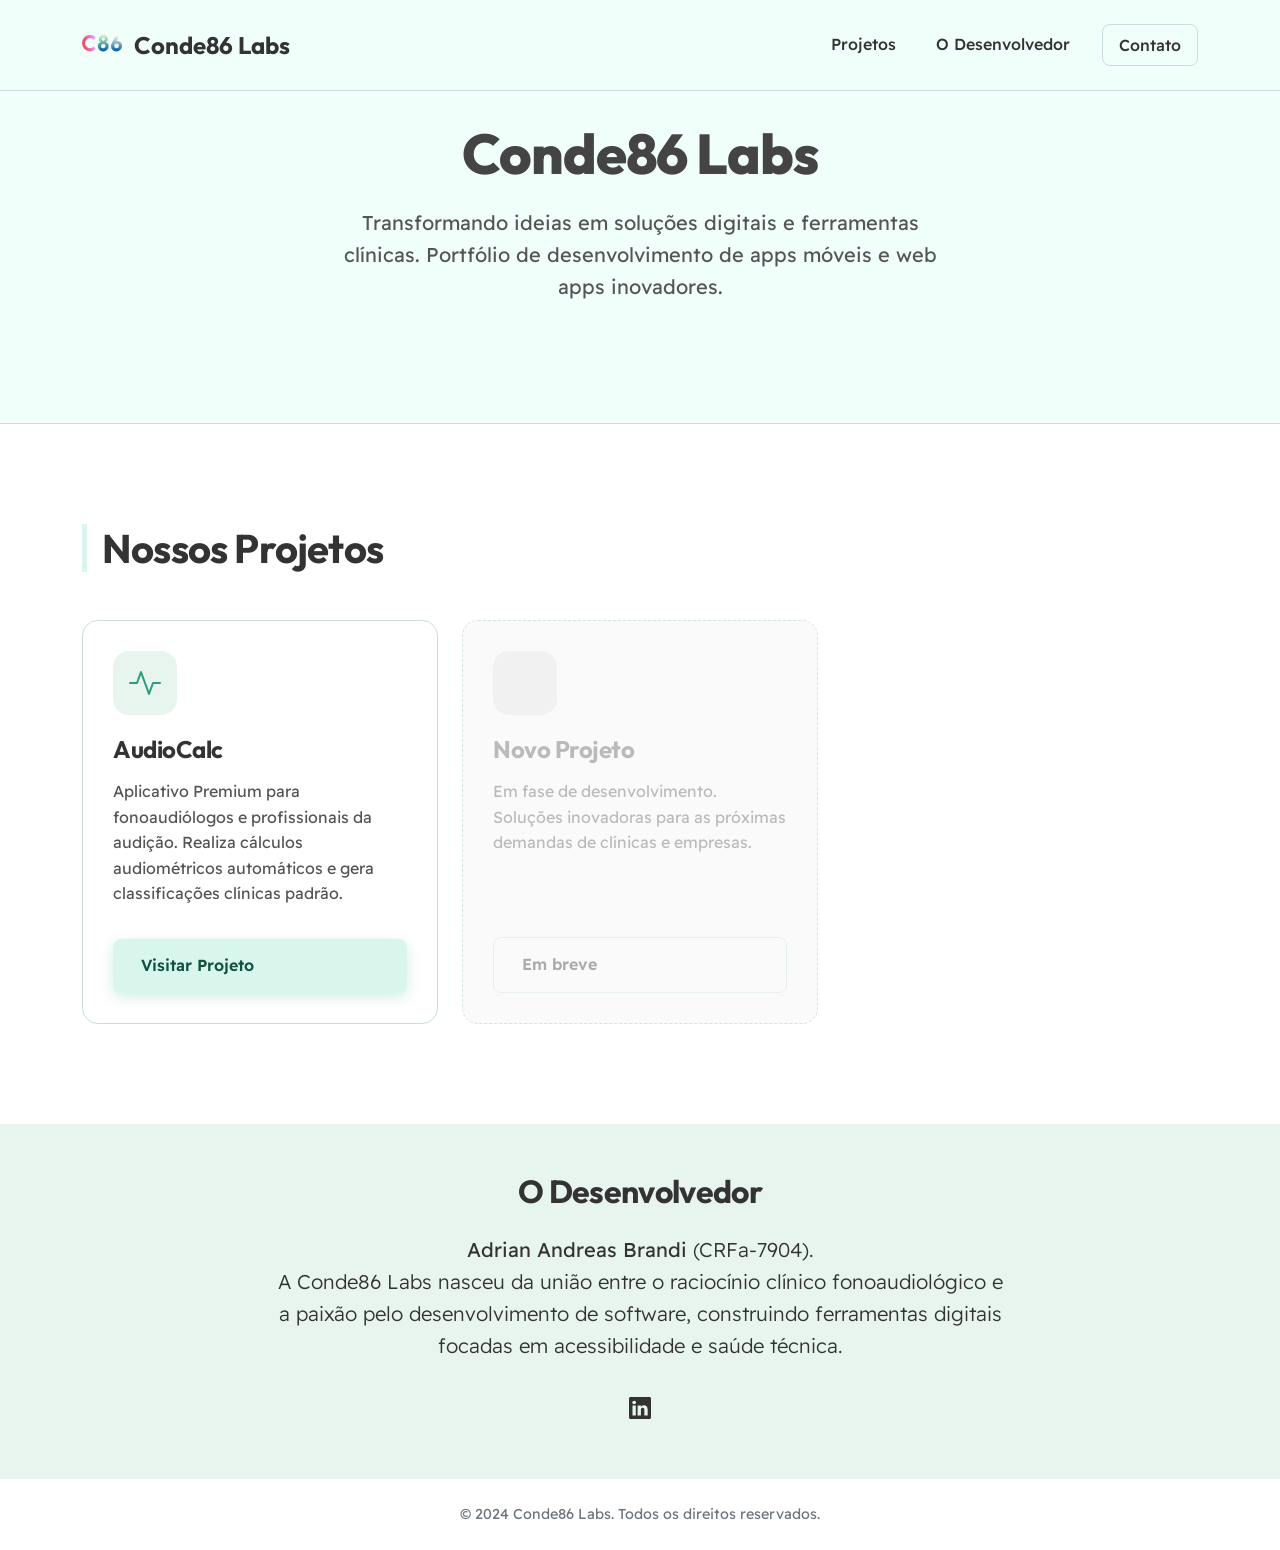
==== commit e4594052: "fix(ui): update Navbar branding strictly to AudioCalc and tone down main hero colors" ====
--- a/index.html
+++ b/index.html
@@ -33,7 +33,7 @@
     .hub-title {
       font-size: 3.5rem;
       font-weight: 800;
-      color: #115340;
+      color: #444444;
       margin-bottom: 20px;
     }
     .project-card {
--- a/css/style.css
+++ b/css/style.css
@@ -112,9 +112,7 @@
   line-height: 1.05;
   margin-bottom: 24px;
   font-weight: 800;
-  background: linear-gradient(135deg, #115340 0%, #2b9d7e 100%);
-  -webkit-background-clip: text;
-  -webkit-text-fill-color: transparent;
+  color: #444444;
 }
 
 .hero-subtitle {
